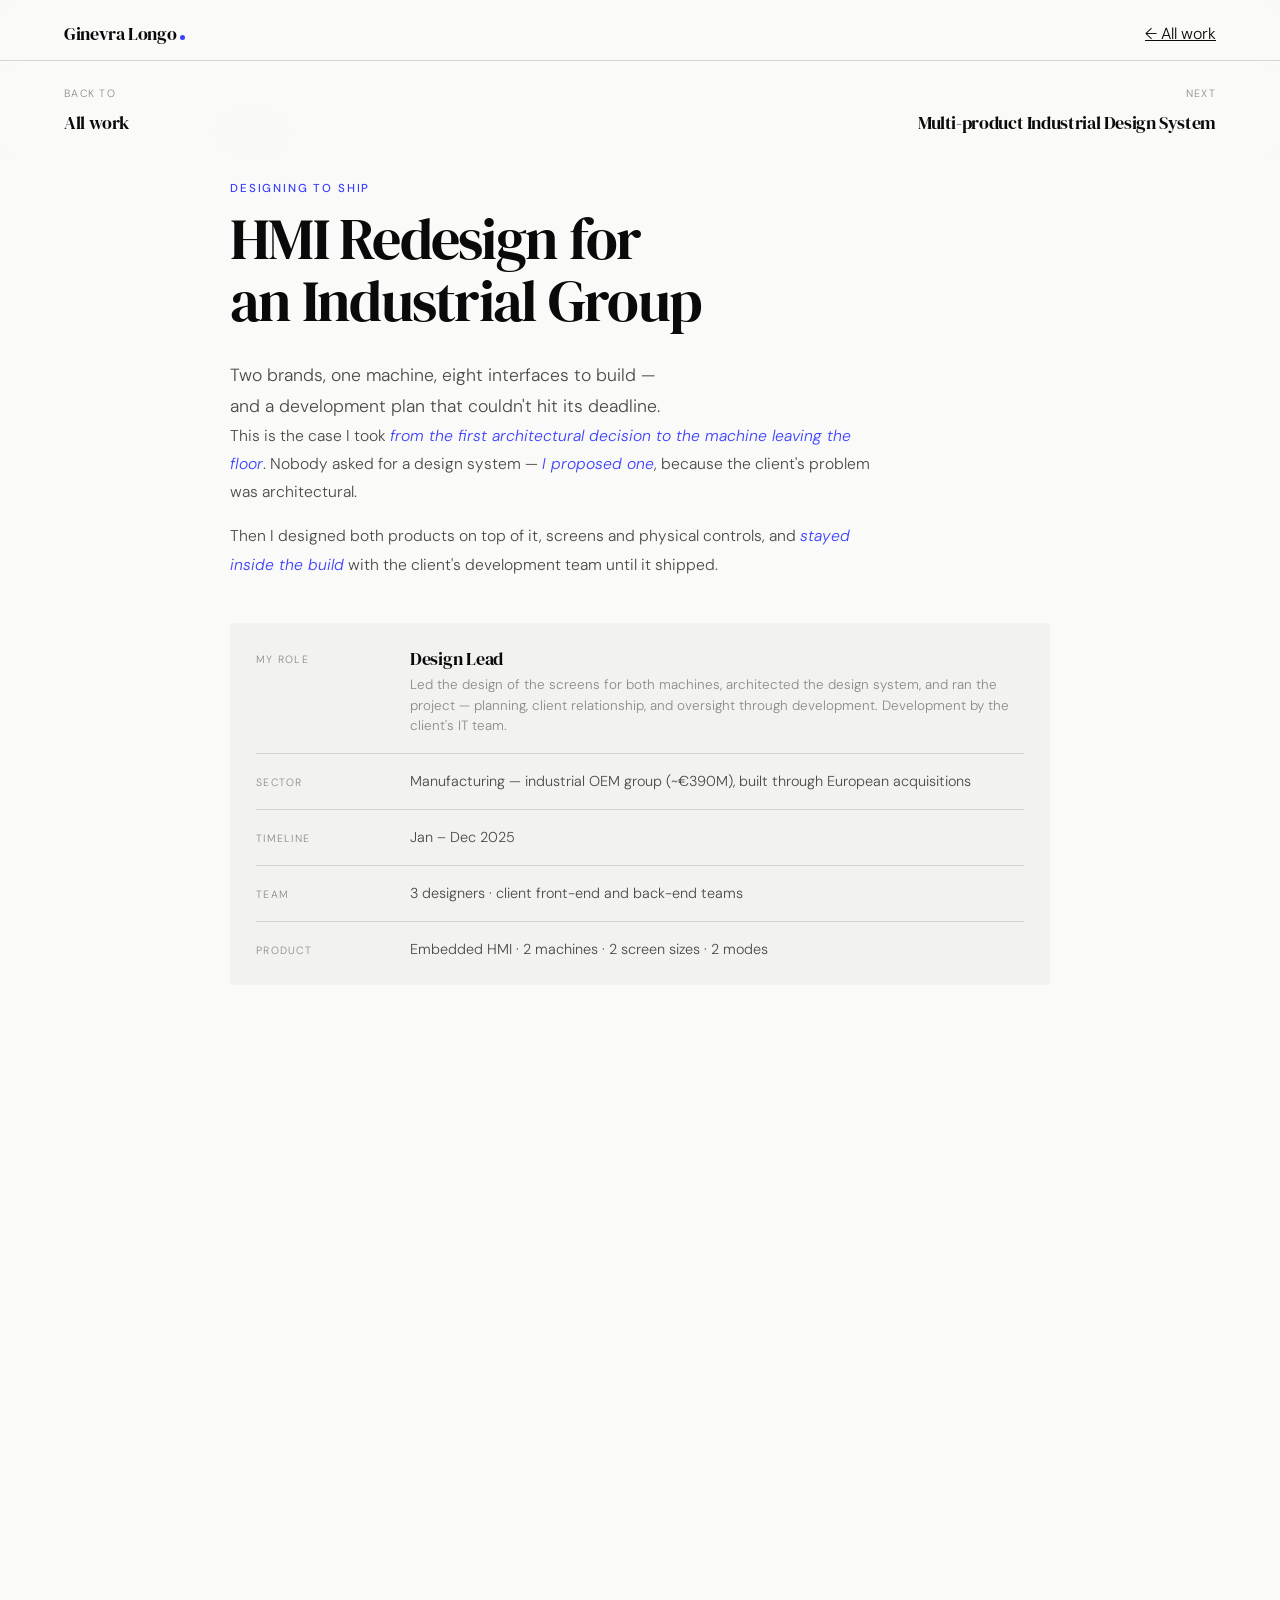
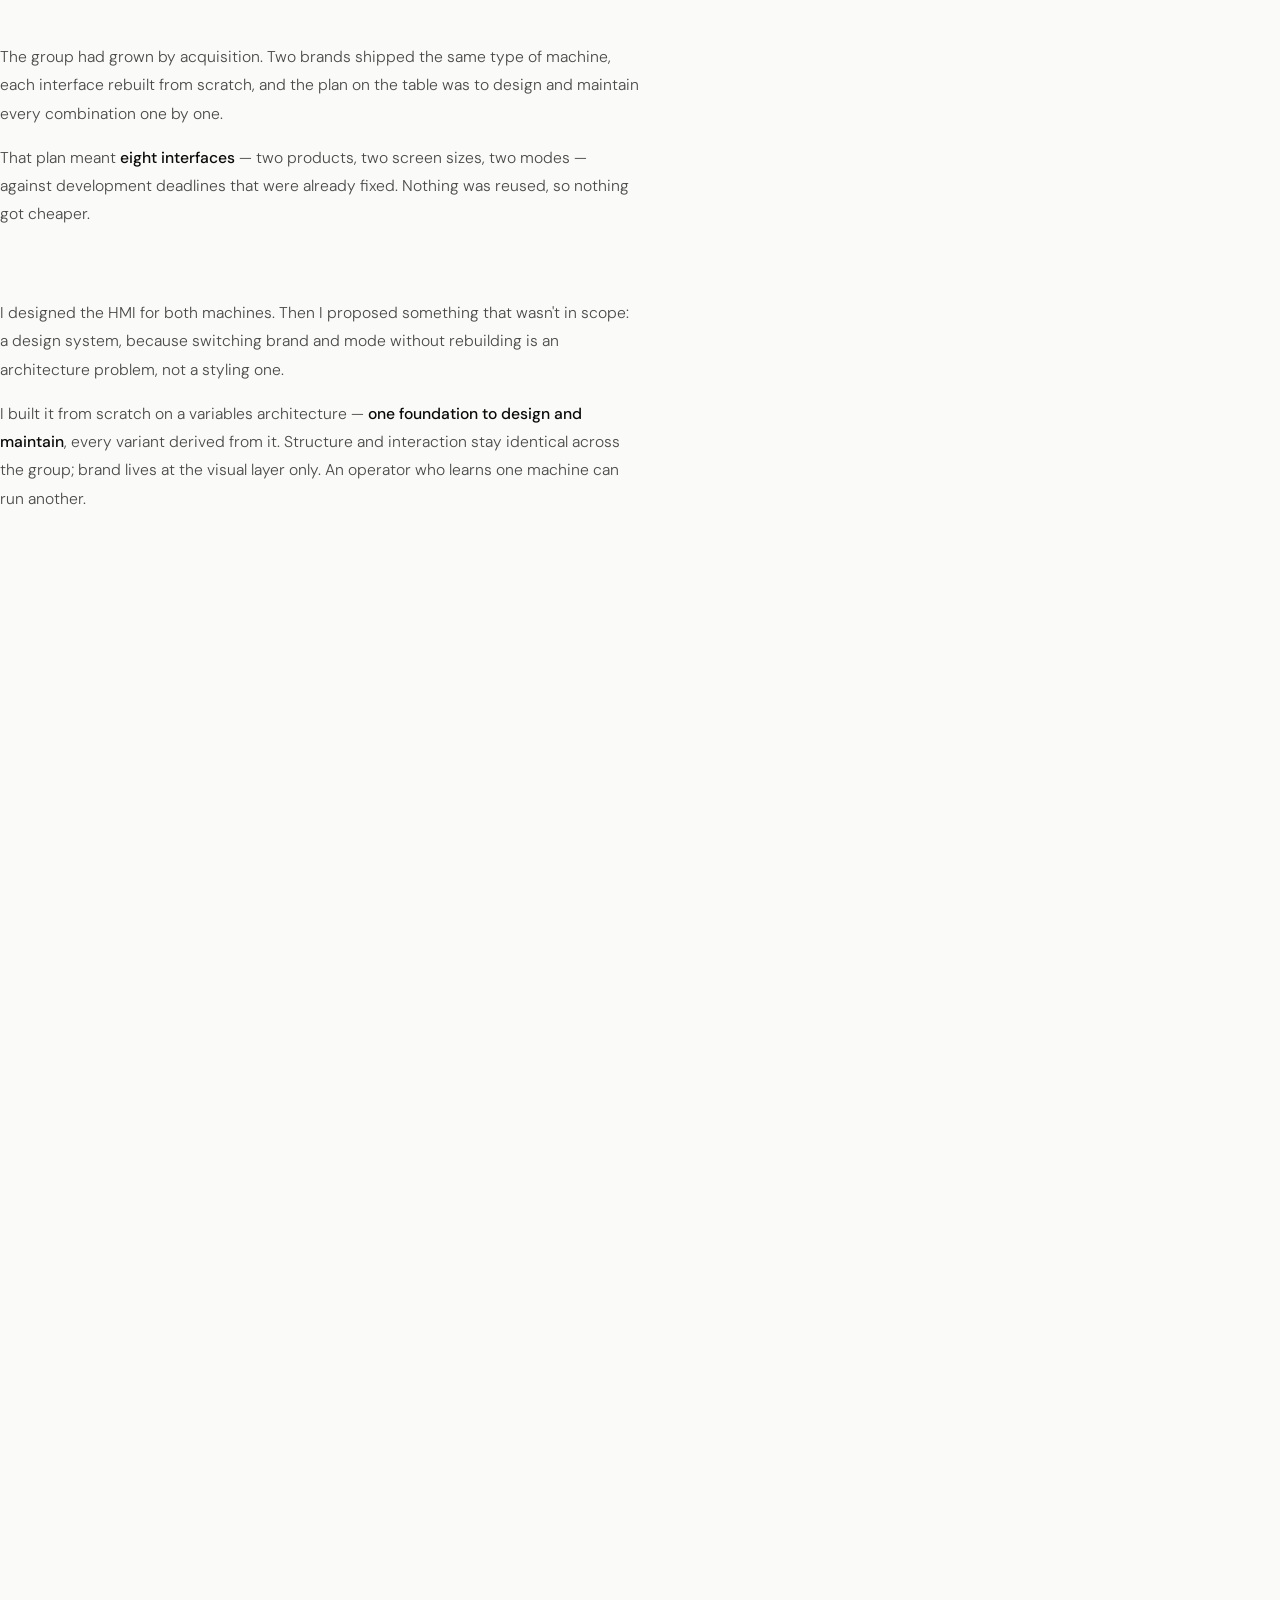
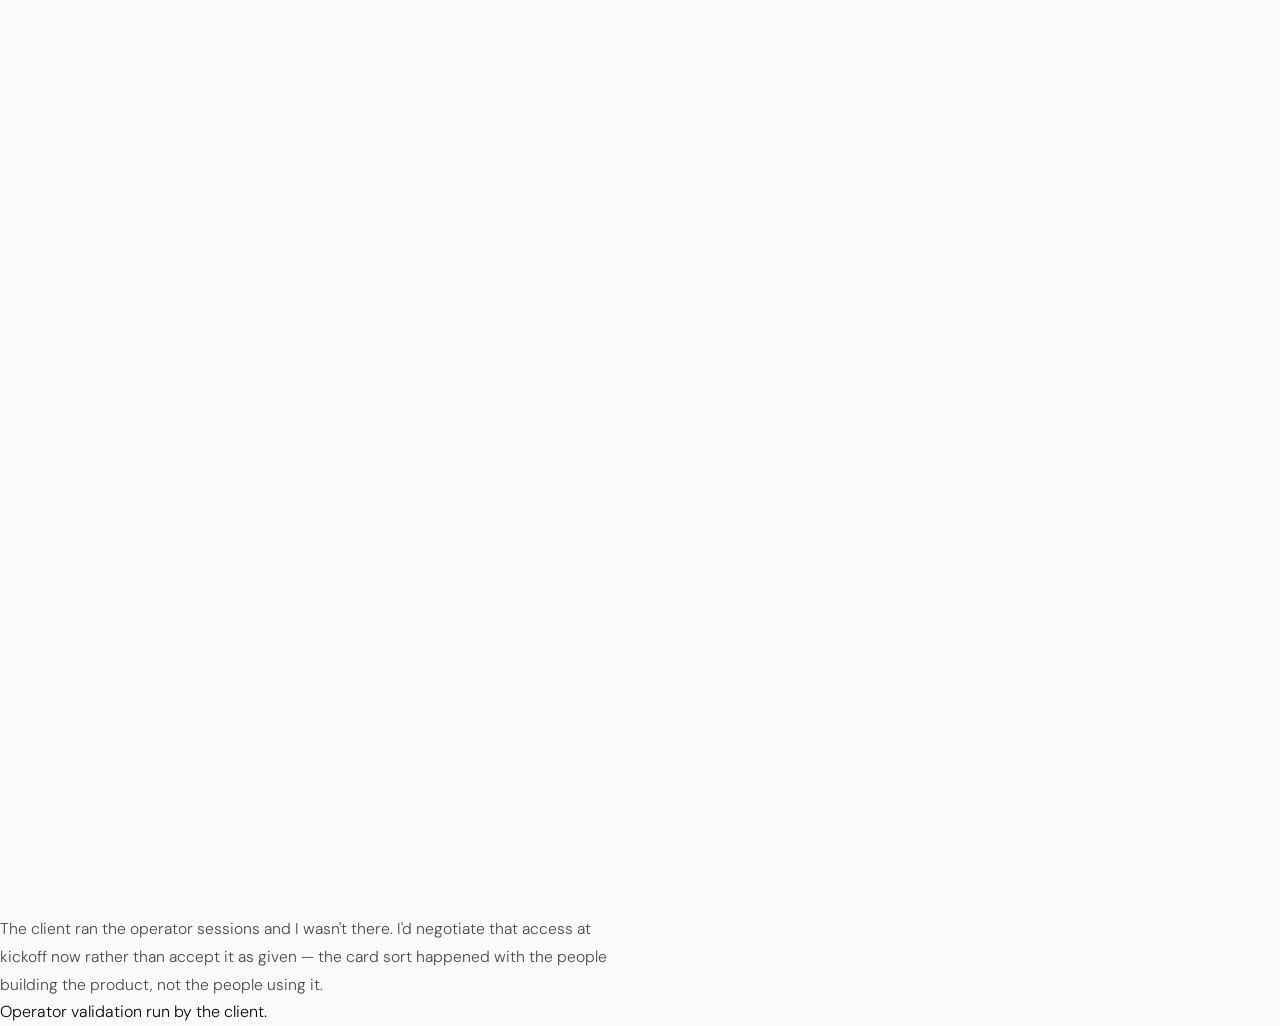
==== case-01.html @ 5183daaf "Interaction Designer repositioning: summary, title, Shape matrix Co-Authored-By: Claude Sonnet 5 <no" ====
<!DOCTYPE html>
<html lang="en">
<head>
<meta charset="UTF-8">
<script>document.documentElement.classList.add('js');</script>
<meta name="viewport" content="width=device-width, initial-scale=1.0">
<title>HMI Redesign for an Industrial Group — Ginevra Longo</title>
<link rel="icon" href="favicon.svg" type="image/svg+xml">
<link rel="preconnect" href="https://fonts.googleapis.com">
<link rel="preconnect" href="https://fonts.gstatic.com" crossorigin>
<link href="https://fonts.googleapis.com/css2?family=DM+Serif+Display:ital@0;1&family=DM+Sans:ital,opsz,wght@0,9..40,300;0,9..40,400;0,9..40,500;1,9..40,300;1,9..40,400&display=swap" rel="stylesheet">
<link rel="stylesheet" href="styles.css">
<link rel="stylesheet" href="case.css">
<script src="main.js" defer></script>
<style>
  /* Site-wide extraction: .container, .case-top(::after), .backlink,
     .case-title, .case-lede, .case-body, .spec/.spec-row/.spec-row--key,
     .label-inline, .phases/.phase/.phase-number, .decisions/.decision, and
     .reveal/.visible (+ its no-JS/reduced-motion fallbacks) all now live in
     the shared styles.css — removed from here, since duplicating them page
     by page was exactly the drift this consolidation was meant to end.
     Only genuinely case-01-only rules remain below. */

  /* ---- HERO: light/dark split ---- */
  .hero-split { margin: 3rem 0 0; }
  .hero-split__legend {
    display: flex; justify-content: space-between;
    font-size: 0.72rem;
    letter-spacing: 0.08em;
    text-transform: uppercase;
    color: var(--gray-500);
    margin-bottom: 10px;
  }
  .hero-split__stage { position: relative; }
  .hero-split__base { display: block; width: 100%; height: auto; }
  .hero-split__over {
    position: absolute; inset: 0;
    width: 100%; height: 100%;
    clip-path: inset(0 calc(100% - var(--split)) 0 0);
  }
  .hero-split__range {
    position: absolute; inset: 0;
    width: 100%; height: 100%;
    margin: 0; opacity: 0; cursor: ew-resize;
  }
  .hero-split__range:focus-visible { outline: 2px solid var(--accent); outline-offset: 2px; }
  .hero-split__seam {
    position: absolute; top: 0; bottom: 0; left: var(--split);
    width: 1px; background: var(--accent);
    pointer-events: none;
  }
  .hero-split__knob {
    position: absolute; top: 50%; left: 50%;
    transform: translate(-50%, -50%);
    width: 2.25rem; height: 2.25rem;
    border-radius: 50%;
    background: var(--accent);
    display: grid; place-items: center;
    transition: box-shadow 200ms ease-out;
  }
  .hero-split__knob::before {
    content: "\2194";
    color: var(--white);
    font-size: 0.875rem; line-height: 1;
  }
  .hero-split__stage:hover .hero-split__knob,
  .hero-split__range:focus-visible ~ .hero-split__seam .hero-split__knob {
    box-shadow: 0 0 0 7px var(--accent-12);
  }
  .hero-split figcaption { margin-top: 12px; font-size: 0.85rem; color: var(--gray-700); line-height: 1.6; }

  /* .sec-label/.sec-pretitle/.closing-note now live in case.css — shared
     with case-02, which needed the identical pattern. */

  /* ---- decision numeral: deliberately not .decision-mark — matches
     .section-head .num instead, per this brief. ---- */
  .decision-num { font-family: var(--serif); color: var(--accent); font-size: 1rem; line-height: 1; }

  .decision .media-frame { margin-top: 20px; }
  .decision .media-frame figcaption {
    font-size: 0.72rem; letter-spacing: 0.08em; text-transform: uppercase; color: var(--gray-700);
  }

  /* ---- diagrams ---- */
  .solution-diagram { margin-top: 48px; min-height: 0; }
  .grid-diagram { margin-top: 20px; min-height: 0; }
  .solution-diagram svg,
  .grid-diagram svg {
    display: block;
    width: 100%;
    height: auto;
    max-width: 820px;
  }
  .solution-diagram figcaption { margin-top: 16px; font-size: 0.85rem; color: var(--gray-300); }

  /* Two independent SVGs, not one combined viewBox — needed so each can
     rescale on its own at the mobile breakpoint (a single SVG can't reflow
     internally). Bottom-alignment and the correct relative scale are done
     in CSS (align-items:flex-end + proportional flex-basis/max-width)
     instead of shared absolute coordinates, so the two stay geometrically
     correct at any width. Geometry is now derived from each display's real
     native resolution: 17" is 1920×714 (ratio 2.689:1), 10" is 1280×800
     (ratio 1.6:1), both confirmed against real Single Cut screenshots, not
     assumed. Converted to physical size via w=D·a/√(a²+b²),
     h=D·b/√(a²+b²) for diagonal D and pixel aspect a:b, then both panels
     scaled by one shared factor k (≈29.49 units/inch) so display 1's width
     lands at 470 units: 470×175 (17") and 250×156 (10"). Because the two
     displays have genuinely different aspect ratios, not a shared ratio
     scaled by the diagonal, the panels are a different shape, not a
     smaller copy of the same one: display 2 comes out visibly squarer,
     with a height within ~11% of display 1's despite being the smaller
     diagonal. Each panel embeds the real screenshot via SVG
     <image>, with its actual column grid drawn on top as accent-coloured
     lines at 20% opacity. */
  .grid-diagram__row { display: flex; align-items: flex-end; gap: 24px; }
  .grid-diagram__panel--d1 { flex: 470 1 0; }
  .grid-diagram__panel--d2 { flex: 250 1 0; max-width: 53.2%; }
  .grid-diagram figcaption { margin-top: 16px; font-size: 0.85rem; color: var(--gray-700); }

  @media (max-width: 640px) {
    .grid-diagram__row { flex-direction: column; align-items: flex-start; gap: 32px; }
    .grid-diagram__panel--d1, .grid-diagram__panel--d2 { flex: none; width: 100%; }
    .grid-diagram__panel--d2 { max-width: 53.2%; }
  }

  /* .dgm-label/.dgm-sub/.dgm-count now live in case.css — shared with
     case-03's diagram. */

  @media (max-width: 768px) {
    .solution-diagram .dgm-label { display: none; }
  }
</style>
</head>
<body>

<div class="prog"></div>
<nav class="nav" id="nav">
  <a class="name" href="index.html">Ginevra Longo<span class="name-dot" aria-hidden="true"></span></a>
  <a class="back" href="index.html#work">← All work</a>
</nav>

<!-- HEADER -->
<div class="case-top">
  <div class="container">
    <a class="backlink" href="index.html">← Back</a>

    <p class="work-kicker">Designing to ship</p>
    <h1 class="case-title">HMI Redesign for an Industrial&nbsp;Group</h1>
    <p class="case-lede">Two brands, one machine, eight interfaces to build — and a development plan that couldn't hit its&nbsp;deadline.</p>

    <div class="case-body case-why">
      <p>This is the case I took <em class="key">from the first architectural decision to the machine leaving the floor</em>. Nobody asked for a design system — <em class="key">I proposed one</em>, because the client's problem was architectural.</p>
      <p>Then I designed both products on top of it, screens and physical controls, and <em class="key">stayed inside the build</em> with the client's development team until it shipped.</p>
    </div>

    <dl class="spec">
      <div class="spec-row spec-row--key">
        <dt>My role</dt>
        <dd>Design Lead
          <small>Led the design of the screens for both machines, architected the design system, and ran the project — planning, client relationship, and oversight through development. Development by the client's IT team.</small>
        </dd>
      </div>
      <div class="spec-row">
        <dt>Sector</dt>
        <dd>Manufacturing — industrial OEM group (~€390M), built through European acquisitions</dd>
      </div>
      <div class="spec-row">
        <dt>Timeline</dt>
        <dd>Jan – Dec 2025</dd>
      </div>
      <div class="spec-row">
        <dt>Team</dt>
        <dd>3 designers · client front-end and back-end teams</dd>
      </div>
      <div class="spec-row">
        <dt>Product</dt>
        <dd>Embedded HMI · 2 machines · 2 screen sizes · 2 modes</dd>
      </div>
    </dl>
  </div>
</div>

<!-- HERO: light/dark split -->
<section>
  <div class="wide">
    <figure class="hero-split reveal" style="--split: 50%;">
      <div class="hero-split__legend" aria-hidden="true">
        <span>LIGHT MODE</span>
        <span>DARK MODE</span>
      </div>
      <div class="hero-split__stage">
        <img class="hero-split__base" src="assets/cases/01/case01-hero-dark.jpg" width="1920" height="715" decoding="async" alt="Execution screen in dark mode." />
        <img class="hero-split__over" src="assets/cases/01/case01-hero-light.jpg" width="1920" height="715" decoding="async" alt="The same execution screen in light mode." />
        <input class="hero-split__range" type="range" min="0" max="100" value="50" step="1"
               aria-label="Reveal light or dark mode" />
        <span class="hero-split__seam" aria-hidden="true"><span class="hero-split__knob"></span></span>
      </div>
      <figcaption>Automatic cut screen, redrawn and anonymised under NDA. Light and dark mode for one of the two brands.</figcaption>
    </figure>
  </div>
</section>

<!-- GALLERY: withdrawn per spec — see portfolio-case-spec.md -->

<!-- 01 THE PROBLEM -->
<section id="c1-problem">
  <div class="text">
    <div class="sec-heading reveal">
      <h2 class="sec-label">01 — The problem</h2>
      <h3 class="sec-pretitle">Every product started from zero</h3>
    </div>
    <div class="case-body">
      <p>The group had grown by acquisition. Two brands shipped the same type of machine, each interface rebuilt from scratch, and the plan on the table was to design and maintain every combination one by one.</p>
      <p>That plan meant <strong>eight interfaces</strong> — two products, two screen sizes, two modes — against development deadlines that were already fixed. Nothing was reused, so nothing got cheaper.</p>
    </div>
  </div>
</section>

<!-- 02 THE SOLUTION (inverted; the page's only diagram) -->
<section class="inverted" id="c1-solution">
  <div class="text">
    <div class="sec-heading reveal">
      <h2 class="sec-label">02 — The solution</h2>
      <h3 class="sec-pretitle">The system nobody asked for</h3>
    </div>
    <div class="case-body">
      <p>I designed the HMI for both machines. Then I proposed something that wasn't in scope: a design system, because switching brand and mode without rebuilding is an architecture problem, not a styling one.</p>
      <p>I built it from scratch on a variables architecture — <strong>one foundation to design and maintain</strong>, every variant derived from it. Structure and interaction stay identical across the group; brand lives at the visual layer only. An operator who learns one machine can run another.</p>
    </div>
  </div>
  <div class="text">
    <figure class="solution-diagram reveal">
      <svg viewBox="0 0 820 300" width="820" height="300" role="img" aria-labelledby="dgm-title dgm-desc" fill="none" stroke="currentColor">
        <title id="dgm-title">One foundation, eight configurations</title>
        <desc id="dgm-desc">A single foundation of variables resolves into eight interface configurations: two brands, each in light and dark mode, each on two screen sizes. An empty fourth slot indicates further brands enter by swapping the foundation.</desc>

        <!-- foundation -->
        <rect x="8" y="118" width="150" height="64" stroke-width="1.25"/>
        <text x="83" y="146" text-anchor="middle" class="dgm-label">FOUNDATION</text>
        <text x="83" y="163" text-anchor="middle" class="dgm-sub">variables</text>

        <!-- spine -->
        <path d="M158 150 H 214" stroke-width="1"/>
        <path d="M214 40 V 260" stroke-width="1"/>

        <!-- four branch rails: brand x mode -->
        <g stroke-width="1">
          <path d="M214 40 H 262"/><path d="M214 113 H 262"/>
          <path d="M214 187 H 262"/><path d="M214 260 H 262"/>
        </g>

        <!-- configuration pairs: each rail splits into two device sizes -->
        <g stroke-width="1">
          <path d="M262 40 V 22 H 300"/><path d="M262 40 V 58 H 300"/>
          <path d="M262 113 V 95 H 300"/><path d="M262 113 V 131 H 300"/>
          <path d="M262 187 V 169 H 300"/><path d="M262 187 V 205 H 300"/>
          <path d="M262 260 V 242 H 300"/><path d="M262 260 V 278 H 300"/>
        </g>

        <!-- eight configuration marks + labels -->
        <g stroke-width="1.25">
          <rect x="300" y="12" width="34" height="20"/><rect x="300" y="48" width="24" height="20"/>
          <rect x="300" y="85" width="34" height="20"/><rect x="300" y="121" width="24" height="20"/>
          <rect x="300" y="159" width="34" height="20"/><rect x="300" y="195" width="24" height="20"/>
          <rect x="300" y="232" width="34" height="20"/><rect x="300" y="268" width="24" height="20"/>
        </g>
        <g class="dgm-label">
          <text x="346" y="27">BRAND A · LIGHT · LARGE</text><text x="346" y="63">BRAND A · LIGHT · SMALL</text>
          <text x="346" y="100">BRAND A · DARK · LARGE</text><text x="346" y="136">BRAND A · DARK · SMALL</text>
          <text x="346" y="174">BRAND B · LIGHT · LARGE</text><text x="346" y="210">BRAND B · LIGHT · SMALL</text>
          <text x="346" y="247">BRAND B · DARK · LARGE</text><text x="346" y="283">BRAND B · DARK · SMALL</text>
        </g>

        <!-- swap slot -->
        <rect x="8" y="212" width="150" height="40" stroke-width="1" stroke-dasharray="3 3"/>
        <text x="83" y="237" text-anchor="middle" class="dgm-sub">+ NEXT BRAND</text>
        <path d="M83 212 V 182" stroke-width="1" stroke-dasharray="3 3"/>

        <!-- dimension bracket over the eight -->
        <path d="M660 12 H 676 M660 288 H 676 M676 12 V 288" stroke-width="1"/>
        <text x="690" y="154" class="dgm-count">8</text>
        <text x="712" y="154" class="dgm-sub">configurations</text>
      </svg>
      <figcaption>One foundation to design and maintain, every configuration derived from it — and a new brand added at any point, without redesigning the products.</figcaption>
    </figure>
  </div>
</section>

<!-- 03 THE IMPACT -->
<section id="c1-impact">
  <div class="text">
    <div class="sec-heading reveal">
      <h2 class="sec-label">03 — The impact</h2>
      <h3 class="sec-pretitle">One foundation, eight configurations, deadlines met</h3>
    </div>

    <ol class="phases reveal">
      <li class="phase">
        <span class="phase-number">01</span>
        <h4>Eight configurations from one foundation</h4>
        <p>Designed and maintained as one system instead of eight products — and scalable at any point: a new brand joining the group enters by swapping the foundation, with no product redesign.</p>
      </li>
      <li class="phase">
        <span class="phase-number">02</span>
        <h4>Deadlines met at a fraction of the projected build cost</h4>
        <p>On a problem that had looked ungovernable.</p>
      </li>
      <li class="phase">
        <span class="phase-number">03</span>
        <h4>The client adopted the same tokens in their own codebase</h4>
        <p>Putting design and development on one logic — and bought follow-on projects, some strategically significant, from a solution that was never in the original scope.</p>
      </li>
    </ol>
  </div>
</section>

<!-- 04 INSIDE THE PRODUCT — DESIGN DECISIONS -->
<section id="c1-decisions">
  <div class="text">
    <div class="sec-heading reveal">
      <h2 class="sec-label">04 — Inside the product · design decisions</h2>
      <h3 class="sec-pretitle">Three decisions, and what each one cost</h3>
    </div>

    <ol class="decisions">
      <li class="decision reveal">
        <span class="decision-num">01</span>
        <div class="case-body">
          <h3>The interface isn't the screen</h3>
          <p>Part of this machine is operated by hand, on physical controls. I designed that boundary — which functions stay physical, what their limits are, and how the screen feeds back what the operator's hands are doing.</p>
          <p><em>Designing hardware and software as one product is slower than designing the screen alone.</em></p>
        </div>
      </li>

      <li class="decision reveal">
        <span class="decision-num">02</span>
        <div class="case-body">
          <h3>Designed for gloves and bad light</h3>
          <p>Operators set the machine up mid-production: gloves on, noise, changing light, inside safety procedures where a wrong parameter ruins the part, not just a screen state. The client asked for the 48px standard minimum — I pushed touch targets to <strong>56px</strong>, and made screens carry only what the current task needs with secondary parameters one level away.</p>
          <p><em>It cost rows of density in a project that wanted maximum data on screen, and the client later validated the larger target with their own operators and kept it.</em></p>
          <figure class="media-frame reveal">
            <img class="media" src="assets/cases/01/case01-designedforglovesandbadlight.png" width="1920" height="714" loading="lazy" decoding="async" alt="A Single Cut configuration screen with large, touch-sized profile and cut-shape buttons, showing only the cut angles and profile dimensions relevant to the current piece.">
            <figcaption>Large targets, task-relevant info only.</figcaption>
          </figure>
        </div>
      </li>

      <li class="decision reveal">
        <span class="decision-num">03</span>
        <div class="case-body">
          <h3>Built so engineering could scale it without me</h3>
          <p>Two resolutions could have meant handing over two sets of screens; instead I set up a grid the development team could adapt on their own. The parameter list, dense and inconsistent across both machines, was rebuilt in one session with the front-end and back-end teams, so the structure was buildable the moment we agreed on it — and I stayed through the build, refining whatever was costing the team effort.</p>
          <p><em>More of my time went into someone else's build cost than into more screens, which is the reason the deadlines became reachable.</em></p>

          <figure class="grid-diagram reveal">
            <div class="grid-diagram__row">
              <svg class="grid-diagram__panel grid-diagram__panel--d1" viewBox="0 0 470 205" width="470" height="205" role="img" aria-labelledby="grd1-title grd1-desc">
                <title id="grd1-title">Display 1 grid, 17 inch, 12 columns</title>
                <desc id="grd1-desc">The larger, 17-inch display's real Single Cut screen, at its true proportions, with its twelve-column grid overlaid in translucent accent blue.</desc>
                <image href="assets/cases/01/case01-grid-display1-17in.png" x="0" y="0" width="470" height="175"/>
                <g stroke="var(--accent)" stroke-width="1.25" opacity="0.2">
                  <line x1="39.17" y1="0" x2="39.17" y2="175"/><line x1="78.33" y1="0" x2="78.33" y2="175"/>
                  <line x1="117.5" y1="0" x2="117.5" y2="175"/><line x1="156.67" y1="0" x2="156.67" y2="175"/>
                  <line x1="195.83" y1="0" x2="195.83" y2="175"/><line x1="235" y1="0" x2="235" y2="175"/>
                  <line x1="274.17" y1="0" x2="274.17" y2="175"/><line x1="313.33" y1="0" x2="313.33" y2="175"/>
                  <line x1="352.5" y1="0" x2="352.5" y2="175"/><line x1="391.67" y1="0" x2="391.67" y2="175"/>
                  <line x1="430.83" y1="0" x2="430.83" y2="175"/>
                </g>
                <text x="0" y="197" class="dgm-label" fill="currentColor">DISPLAY 1 · 17″ · 12 COLUMNS</text>
              </svg>
              <svg class="grid-diagram__panel grid-diagram__panel--d2" viewBox="0 0 250 186" width="250" height="186" role="img" aria-labelledby="grd2-title grd2-desc">
                <title id="grd2-title">Display 2 grid, 10 inch, 8 columns</title>
                <desc id="grd2-desc">The smaller, 10-inch display's real Single Cut screen. Its native resolution gives it a visibly squarer shape than display 1, not just a smaller copy of it, with its eight-column grid overlaid in translucent accent blue.</desc>
                <image href="assets/cases/01/case01-grid-display2-10in.png" x="0" y="0" width="250" height="156"/>
                <g stroke="var(--accent)" stroke-width="1.25" opacity="0.2">
                  <line x1="31.25" y1="0" x2="31.25" y2="156"/><line x1="62.5" y1="0" x2="62.5" y2="156"/>
                  <line x1="93.75" y1="0" x2="93.75" y2="156"/><line x1="125" y1="0" x2="125" y2="156"/>
                  <line x1="156.25" y1="0" x2="156.25" y2="156"/><line x1="187.5" y1="0" x2="187.5" y2="156"/>
                  <line x1="218.75" y1="0" x2="218.75" y2="156"/>
                </g>
                <text x="0" y="178" class="dgm-label" fill="currentColor">DISPLAY 2 · 10″ · 8 COLUMNS</text>
              </svg>
            </div>
            <figcaption>Same grid logic, two column counts, shown on the real screens at their true relative size and shape. The development team adapted it themselves.</figcaption>
          </figure>
        </div>
      </li>
    </ol>
  </div>
</section>

<!-- 05 WHAT I'D DO DIFFERENTLY -->
<section id="c1-reflect">
  <div class="text">
    <div class="sec-heading reveal">
      <h2 class="sec-label">05 — What I'd do differently</h2>
      <h3 class="sec-pretitle">The validation happened without me</h3>
    </div>
    <div class="case-body">
      <p>The client ran the operator sessions and I wasn't there. I'd negotiate that access at kickoff now rather than accept it as given — the card sort happened with the people building the product, not the people using it.</p>
    </div>
    <p class="closing-note">Operator validation run by the client.</p>
  </div>
</section>

<!-- PAGER -->
<section>
  <div class="text">
    <nav class="pager">
      <a href="index.html#work">
        <span>Back to</span>
        <em>All&nbsp;work</em>
      </a>
      <a class="right" href="case-02.html">
        <span>Next</span>
        <em>Multi-product Industrial Design&nbsp;System</em>
      </a>
    </nav>
  </div>
</section>

<script src="case.js"></script>
<script>
  Case.init();

  document.querySelectorAll('.hero-split').forEach(function (fig) {
    var range = fig.querySelector('.hero-split__range');
    var set = function () { fig.style.setProperty('--split', range.value + '%'); };
    range.addEventListener('input', set);
    set();
  });

  /* Reveal-on-scroll now lives in the shared main.js (loaded deferred, so it
     runs after this inline script regardless of source order — that's fine,
     it only needs the DOM to be parsed, which it is by the time it fires). */
</script>
</body>
</html>
---- styles.css ----
:root {
    --black: #0a0a0a;
    --white: #fafaf8;
    --gray-100: #f2f2f0;
    --gray-300: #d4d4d0;
    --gray-500: #8a8a86;
    --gray-700: #4a4a48;
    --accent: #3B3FFF;
    --accent-light: #EEEFFF;
    --serif: 'DM Serif Display', Georgia, serif;
    --sans: 'DM Sans', -apple-system, sans-serif;
    --max-width: 820px;
    --side-padding: clamp(24px, 5vw, 64px);
  }

  * { margin: 0; padding: 0; box-sizing: border-box; }
  html { scroll-behavior: smooth; font-size: 16px; }

  body {
    font-family: var(--sans);
    background: var(--white);
    color: var(--black);
    line-height: 1.65;
    font-weight: 300;
    -webkit-font-smoothing: antialiased;
    overflow-x: hidden;
  }

  ::selection { background: var(--black); color: var(--white); }
  a { color: inherit; }
  :focus-visible { outline: 2px solid var(--accent); outline-offset: 3px; }

  /* ---- NAV ---- */
  nav {
    position: fixed;
    top: 0; left: 0; right: 0;
    z-index: 100;
    padding: 20px var(--side-padding);
    display: flex;
    justify-content: space-between;
    align-items: center;
    background: rgba(250, 250, 248, 0.85);
    backdrop-filter: blur(12px);
    -webkit-backdrop-filter: blur(12px);
    border-bottom: 1px solid transparent;
    transition: border-color 0.3s ease;
  }

  nav.scrolled { border-bottom-color: var(--gray-300); }

  nav .name {
    font-family: var(--serif);
    font-size: 1.1rem;
    letter-spacing: -0.02em;
    text-decoration: none;
    color: var(--black);
    transition: color 0.22s ease;
  }
  nav .name:hover { color: var(--accent); }

  nav .name-dot {
    display: inline-block;
    width: 5px;
    height: 5px;
    margin: 0 3px 0 4px;
    border-radius: 50%;
    background: var(--accent);
    vertical-align: baseline;
    transition: transform 0.28s cubic-bezier(0.16, 1, 0.3, 1);
  }
  nav .name:hover .name-dot { transform: scale(1.8); }

  .hero-dot { color: var(--accent); }

  nav .nav-links { display: flex; gap: 32px; list-style: none; }

  nav .nav-links a {
    text-decoration: none;
    color: var(--gray-500);
    font-size: 0.85rem;
    font-weight: 400;
    letter-spacing: 0.02em;
    transition: color 0.2s;
  }

  nav .nav-links a:hover,
  nav .nav-links a.is-current { color: var(--black); }

  /* ---- LAYOUT ---- */
  .container { max-width: var(--max-width); margin: 0 auto; }

  .view { display: none; }
  .view.is-on { display: block; }

  .section-block { padding: 100px var(--side-padding); scroll-margin-top: 72px; }

  .section-head { margin-bottom: 56px; }

  .section-head .num {
    display: block;
    font-family: var(--serif);
    font-size: 1rem;
    color: var(--accent);
    line-height: 1;
    margin-bottom: 12px;
  }

  .section-head h2 {
    font-family: var(--serif);
    font-size: clamp(1.9rem, 4.2vw, 2.8rem);
    line-height: 1.1;
    letter-spacing: -0.03em;
    font-weight: 400;
    color: var(--black);
  }

  .section-block + .section-block { border-top: 1px solid var(--gray-300); }

  .label-inline {
    font-size: 0.72rem;
    font-weight: 500;
    letter-spacing: 0.16em;
    text-transform: uppercase;
    color: var(--accent);
    margin-bottom: 22px;
  }

  /* ---- PROFILE ---- */
  .profile-grid {
    margin-top: 44px;
  }

  .profile-row {
    display: grid;
    grid-template-columns: 210px 1fr;
    gap: 22px;
    padding: 16px 0;
    border-bottom: 1px solid var(--gray-300);
  }

  .profile-row:last-child { border-bottom: none; }

  .profile-row dt {
    font-size: 0.8rem;
    letter-spacing: 0;
    text-transform: none;
    color: var(--gray-500);
    padding-top: 2px;
  }

  .profile-row dd { margin: 0; font-size: 0.9rem; color: var(--gray-700); line-height: 1.6; }

  /* .case-tags already exists (display:flex;flex-wrap:wrap;gap:8px) but
     also carries margin-top:26px for its own hero-adjacent context, which
     misaligns a tag row sitting inside a profile-row grid cell — so this is
     genuinely a different rule, not a duplicate, despite the near-identical
     declaration. Companion rule follows the file's existing sibling-margin
     convention (see .hero-intro + .hero-intro) instead of an inline style. */
  .tag-row { display: flex; flex-wrap: wrap; gap: 8px; }
  .tag-row + p { margin-top: 10px; }

  .profile-aim { margin-top: 40px; }

  /* ---- SHAPE (skills matrix) ---- */
  .shape { margin-top: 48px; }

  .shape-layout {
    display: flex;
    gap: 40px;
    align-items: flex-start;
  }

  .shape-matrix { flex: 1; min-width: 0; overflow-x: auto; }

  .shape-grid {
    display: grid;
    grid-template-columns: 92px repeat(4, 44px) 12px repeat(5, 44px);
    grid-template-rows: auto 44px 44px 44px;
    gap: 4px;
    width: max-content;
  }

  .shape-track-label { grid-column: 1; }
  .shape-track-1 { grid-column: 2; }
  .shape-track-2 { grid-column: 3; }
  .shape-track-3 { grid-column: 4; }
  .shape-track-4 { grid-column: 5; }
  .shape-track-5 { grid-column: 7; }
  .shape-track-6 { grid-column: 8; }
  .shape-track-7 { grid-column: 9; }
  .shape-track-8 { grid-column: 10; }
  .shape-track-9 { grid-column: 11; }

  .shape-row-labels { grid-row: 1; }
  .shape-row-1 { grid-row: 2; }
  .shape-row-2 { grid-row: 3; }
  .shape-row-3 { grid-row: 4; }

  .shape-col-label {
    font-size: 0.6rem;
    line-height: 1.2;
    color: var(--gray-500);
    text-align: center;
    align-self: end;
    padding-bottom: 6px;
  }

  .shape-row-label {
    font-size: 0.68rem;
    color: var(--gray-500);
    display: flex;
    align-items: center;
    white-space: nowrap;
  }

  .shape-cell { border-radius: 3px; width: 44px; height: 44px; padding: 0; }

  button.shape-cell {
    border: 1px solid transparent;
    background: var(--accent-light);
    cursor: pointer;
    font: inherit;
    transition: border-color 0.15s ease;
  }

  button.shape-cell:hover { border-color: var(--accent); }
  button.shape-cell.shape-cell--level3 { background: var(--accent); }
  button.shape-cell.is-selected { outline: 2px solid var(--accent); outline-offset: 1px; }

  div.shape-cell.shape-cell--empty {
    background: none;
    border: 1px dashed var(--gray-300);
  }

  .shape-groups {
    display: grid;
    grid-template-columns: 92px repeat(4, 44px) 12px repeat(5, 44px);
    gap: 4px;
    width: max-content;
    margin-top: 10px;
    padding-top: 10px;
    border-top: 1px solid var(--gray-300);
  }

  .shape-group-label {
    grid-column: 2 / 6;
    font-size: 0.66rem;
    letter-spacing: 0.08em;
    text-transform: uppercase;
    color: var(--gray-500);
  }

  .shape-group-label--work { grid-column: 7 / 12; }

  .shape-panel { width: 240px; flex: none; border-left: 1px solid var(--gray-300); padding-left: 20px; }

  .shape-panel-content { transition: opacity 0.15s ease; }

  .shape-panel-level {
    font-family: var(--serif);
    font-size: 1.4rem;
    letter-spacing: -0.015em;
    color: var(--black);
    margin-bottom: 6px;
  }

  .shape-panel-name { font-size: 0.8rem; color: var(--gray-500); margin-bottom: 16px; }

  .shape-panel-tag-wrap { display: block; }

  .shape-panel-tag {
    display: inline-block;
    font-size: 0.7rem;
    color: var(--accent);
    border: 1px solid var(--accent);
    border-radius: 3px;
    padding: 3px 10px;
    text-decoration: none;
    margin-bottom: 14px;
  }

  .shape-panel-tag--static { cursor: default; opacity: 0.85; }

  .shape-panel-proof { font-size: 0.88rem; color: var(--gray-700); line-height: 1.55; }

  @media (max-width: 600px) {
    .shape-layout { flex-direction: column; align-items: stretch; }
    .shape-panel {
      width: 100%;
      border-left: none;
      padding-left: 0;
      border-top: 1px solid var(--gray-300);
      padding-top: 20px;
      margin-top: 28px;
    }
  }

  /* ---- VALUES ---- */
  .profile-values { margin-top: 44px; }

  .values {
    display: grid;
    grid-template-columns: repeat(3, 1fr);
    gap: 14px;
    list-style: none;
    margin-top: 8px;
  }

  .value {
    padding: 26px 20px 24px;
    background: var(--accent-light);
    border: 1px solid rgba(59, 63, 255, 0.10);
    border-radius: 4px;
    display: flex;
    flex-direction: column;
    transition: transform 0.2s ease, box-shadow 0.2s ease;
  }

  .value:hover {
    transform: translateY(-5px);
    box-shadow: 0 12px 24px rgba(59, 63, 255, 0.08);
  }

  .value h4 {
    font-family: var(--serif);
    font-size: 1.15rem;
    font-weight: 400;
    letter-spacing: -0.015em;
    line-height: 1.25;
    margin-bottom: 12px;
  }

  .value p {
    font-size: 0.82rem;
    color: var(--gray-700);
    line-height: 1.6;
    margin-bottom: 20px;
  }

  .value-payoff {
    margin-top: auto;
    padding-top: 14px;
    border-top: 1px solid rgba(59, 63, 255, 0.18);
  }

  .value-payoff-label {
    display: block;
    font-size: 0.66rem;
    font-weight: 500;
    letter-spacing: 0.16em;
    text-transform: uppercase;
    color: var(--gray-700); /* --gray-500 measured ~3.0:1 on --accent-light, fails 4.5:1 — moved per check 10's own contingency */
    margin-bottom: 5px;
  }

  .value-payoff em { font-style: italic; color: var(--accent); font-size: 0.9rem; }

  /* Staggered entry — the movement in this section. */
  .value:nth-child(2) { transition-delay: 0.12s; }
  .value:nth-child(3) { transition-delay: 0.24s; }

  @media (max-width: 768px) { .values { grid-template-columns: 1fr 1fr; gap: 12px; } }
  @media (max-width: 480px) { .values { grid-template-columns: 1fr; } }

  /* ---- HERO ---- */
  .hero {
    position: relative;
    min-height: 100vh;
    display: flex;
    flex-direction: column;
    border-bottom: 1px solid var(--gray-300);
  }

  .hero-inner {
    flex: 1;
    display: flex;
    align-items: center;
    padding: 120px var(--side-padding) 56px;
  }

  .hero-label {
    font-size: 0.78rem;
    font-weight: 400;
    letter-spacing: 0.15em;
    text-transform: uppercase;
    color: var(--gray-500);
    margin-bottom: 32px;
    opacity: 0;
    animation: fadeUp 0.8s ease 0.2s forwards;
  }

  .hero h1 {
    font-family: var(--serif);
    font-size: clamp(2.7rem, 6.4vw, 5rem);
    line-height: 1.05;
    letter-spacing: -0.03em;
    font-weight: 400;
    margin-bottom: 36px;
    opacity: 0;
    animation: fadeUp 0.8s ease 0.4s forwards;
  }

  .hero h1 em { font-style: italic; color: var(--accent); }

  .hero-intro {
    font-size: 1.1rem;
    line-height: 1.75;
    color: var(--gray-700);
    max-width: 580px;
    opacity: 0;
    animation: fadeUp 0.8s ease 0.6s forwards;
  }

  .hero-intro em { font-style: italic; color: var(--accent); }
  /* .hero-intro em above already resolves to italic accent, so em.key is
     redundant there but kept for consistency; .prose-body em is italic
     only, so em.key is what carries the colour there. */
  em.key { font-style: italic; color: var(--accent); }

  .hero-intro + .hero-intro { margin-top: 18px; }

  .hero-aside {
    font-size: 0.88rem;
    color: var(--gray-500);
    font-style: italic;
    line-height: 1.6;
    max-width: 460px;
    margin-top: 22px;
    padding-left: 14px;
    border-left: 2px solid var(--accent);
    opacity: 0;
    animation: fadeUp 0.8s ease 0.72s forwards;
  }

  /* subtle hero background accent */
  .hero::after {
    content: '';
    position: absolute;
    right: -6vw;
    top: 8vh;
    width: 38vw;
    height: 38vw;
    background: radial-gradient(circle at 30% 30%, rgba(59,63,255,0.08), transparent 40%);
    pointer-events: none;
    filter: blur(18px);
    transform: translateZ(0);
  }

  .hero-meta-row { padding: 0 var(--side-padding); }

  .hero-meta {
    border-top: 1px solid var(--gray-300);
    padding: 40px 0;
    display: grid;
    grid-template-columns: repeat(4, 1fr);
    gap: clamp(24px, 4vw, 56px);
    opacity: 0;
    animation: fadeUp 0.8s ease 1s forwards;
  }

  .meta-item {
    font-size: 0.72rem;
    letter-spacing: 0.08em;
    text-transform: uppercase;
    color: var(--gray-700);
  }

  .meta-item span {
    display: block;
    font-size: 0.88rem;
    color: var(--black);
    text-transform: none;
    letter-spacing: 0;
    font-weight: 400;
    margin-top: 6px;
  }

  /* ---- PHASES (how I work) ---- */
  .phases {
    position: relative;
    display: grid;
    grid-template-columns: repeat(3, 1fr);
    gap: 14px;
    list-style: none;
    margin-top: 8px;
  }

  .phase {
    padding: 26px 20px 28px;
    background: var(--gray-100);
    border-radius: 4px;
    position: relative;
    border: 1px solid rgba(10, 10, 10, 0.04);
    transition: transform 0.2s ease, box-shadow 0.2s ease;
  }

  .phase:hover {
    transform: translateY(-5px);
    box-shadow: 0 12px 24px rgba(10, 10, 10, 0.06);
  }

  .phase-number {
    display: inline-flex;
    align-items: center;
    justify-content: center;
    width: 42px;
    height: 42px;
    border-radius: 50%;
    background: var(--white);
    border: 1px solid rgba(59,63,255,0.15);
    font-family: var(--serif);
    font-size: 1.1rem;
    color: var(--accent);
    line-height: 1;
    margin-bottom: 18px;
    position: relative;
    z-index: 1;
  }

  .phase h4 { font-weight: 500; font-size: 0.9rem; margin-bottom: 8px; }
  .phase p { font-size: 0.82rem; color: var(--gray-700); line-height: 1.6; }

  .phases-note {
    margin-top: 26px;
    font-size: 0.86rem;
    color: var(--gray-500);
    font-style: italic;
    max-width: 560px;
  }

  .section-lead {
    font-size: 1.05rem;
    line-height: 1.7;
    color: var(--gray-700);
    max-width: 620px;
    margin-bottom: 40px;
  }

  /* ---- WORK INDEX ---- */
  .work-item {
    padding: 48px 0;
    border-top: 1px solid var(--gray-300);
    display: block;
    text-decoration: none;
  }

  .work-item:last-of-type { border-bottom: 1px solid var(--gray-300); }

  .work-kicker {
    font-size: 0.72rem;
    font-weight: 500;
    letter-spacing: 0.16em;
    text-transform: uppercase;
    color: var(--accent);
    margin-bottom: 10px;
  }

  .work-header {
    display: flex;
    justify-content: space-between;
    align-items: baseline;
    gap: 10px;
    flex-wrap: wrap;
    margin-bottom: 10px;
  }

  .work-title {
    font-family: var(--serif);
    font-size: clamp(1.6rem, 3.2vw, 2.1rem);
    letter-spacing: -0.025em;
    line-height: 1.12;
    transition: color 0.2s;
  }

  .work-item:hover .work-title { color: var(--accent); }

  .work-date { font-size: 0.85rem; color: var(--gray-500); white-space: nowrap; }

  .work-role-row {
    display: flex;
    align-items: center;
    gap: 12px;
    flex-wrap: wrap;
    margin-bottom: 18px;
  }

  .work-role { font-size: 0.88rem; color: var(--gray-700); }

  .work-tag {
    font-size: 0.66rem;
    letter-spacing: 0.08em;
    text-transform: uppercase;
    color: var(--gray-500);
    background: var(--gray-100);
    padding: 3px 10px;
    border-radius: 3px;
  }

  .work-desc {
    font-size: 0.94rem;
    color: var(--gray-700);
    line-height: 1.72;
    max-width: 600px;
  }

  .work-go {
    display: inline-block;
    margin-top: 20px;
    font-size: 0.82rem;
    color: var(--accent);
    letter-spacing: 0.02em;
    border-bottom: 1px solid transparent;
  }

  .work-item:hover .work-go { border-bottom-color: var(--accent); }

  /* ---- IMPACT CALLOUT ---- */
  .impact {
    margin-top: 28px;
    padding: 20px 24px;
    background: var(--accent-light);
    border-radius: 4px;
    border-left: 3px solid var(--accent);
    font-size: 0.88rem;
    line-height: 1.65;
    color: var(--gray-700);
    display: flex;
    flex-direction: column;
    gap: 8px;
  }

  .impact-label {
    font-size: 0.64rem;
    letter-spacing: 0.12em;
    text-transform: uppercase;
    color: var(--accent);
    opacity: 0.85;
  }

  .impact-row { display: flex; align-items: baseline; gap: 16px; }

  .impact .number {
    font-family: var(--serif);
    font-size: 2rem;
    letter-spacing: -0.03em;
    color: var(--accent);
    white-space: nowrap;
    line-height: 1;
  }

  /* ---- WHY / CLOSING PROSE ---- */
  .prose-lead {
    font-family: var(--serif);
    font-size: clamp(1.5rem, 3.4vw, 2.3rem);
    line-height: 1.3;
    letter-spacing: -0.02em;
    max-width: 640px;
    margin-bottom: 34px;
  }

  .prose-body {
    font-size: 1rem;
    line-height: 1.8;
    color: var(--gray-700);
    max-width: 620px;
  }

  .prose-body p { margin-bottom: 18px; }
  .prose-body p:last-child { margin-bottom: 0; }
  .prose-body strong { color: var(--black); font-weight: 500; }
  .prose-body em { font-style: italic; }

  /* ---- CONTACT ---- */
  .contact-lead {
    font-size: 0.9rem;
    color: var(--gray-500);
    margin-bottom: 20px;
    line-height: 1.6;
    max-width: 460px;
  }

  .contact-big {
    display: inline-block;
    font-family: var(--serif);
    font-size: clamp(1.6rem, 4vw, 2.8rem);
    letter-spacing: -0.02em;
    line-height: 1.1;
    color: var(--black);
    text-decoration: none;
    border-bottom: 2px solid var(--gray-300);
    transition: border-color 0.2s, color 0.2s;
    margin-bottom: 16px;
  }

  .contact-big:hover { border-bottom-color: var(--accent); color: var(--accent); }

  .contact-phone {
    display: block;
    font-size: 0.9rem;
    color: var(--gray-500);
    text-decoration: none;
    margin-top: 10px;
    transition: color 0.2s;
  }

  .contact-phone:hover { color: var(--black); }

  /* ---- CASE PAGES ---- */
  .case-top { padding: 120px var(--side-padding) 0; }

  .backlink {
    display: inline-block;
    font-size: 0.82rem;
    color: var(--gray-500);
    text-decoration: none;
    margin-bottom: 34px;
    transition: color 0.2s;
  }

  .backlink:hover { color: var(--accent); }

  .case-title {
    font-family: var(--serif);
    font-size: clamp(2.2rem, 5.4vw, 3.6rem);
    line-height: 1.08;
    letter-spacing: -0.03em;
    font-weight: 400;
    margin-bottom: 28px;
  }

  .case-title em { font-style: italic; color: var(--accent); }

  .case-lede {
    font-size: 1.1rem;
    line-height: 1.75;
    color: var(--gray-700);
    max-width: 600px;
  }

  .case-tags { display: flex; flex-wrap: wrap; gap: 8px; margin-top: 26px; }

  /* summary card */
  .spec {
    margin-top: 44px;
    background: var(--gray-100);
    border-radius: 4px;
    padding: 8px 26px;
  }

  .spec-row {
    display: grid;
    grid-template-columns: 132px 1fr;
    gap: 22px;
    padding: 16px 0;
    border-bottom: 1px solid var(--gray-300);
  }

  .spec-row:last-child { border-bottom: none; }

  .spec-row dt {
    font-size: 0.66rem;
    letter-spacing: 0.12em;
    text-transform: uppercase;
    color: var(--gray-500);
    padding-top: 4px;
  }

  .spec-row dd { margin: 0; font-size: 0.9rem; color: var(--gray-700); line-height: 1.6; }
  .spec-row dd b { color: var(--black); font-weight: 500; }
  .spec-row--key dd {
    font-family: var(--serif);
    font-size: 1.15rem;
    color: var(--black);
    letter-spacing: -0.015em;
    line-height: 1.3;
  }
  .spec-row--key dd small {
    display: block;
    font-family: var(--sans);
    font-size: 0.84rem;
    color: var(--gray-500);
    letter-spacing: 0;
    margin-top: 4px;
    line-height: 1.55;
  }

  /* case body */
  .case-section { margin-bottom: 64px; }
  .case-section:last-of-type { margin-bottom: 0; }

  .case-section h2 {
    font-family: var(--serif);
    font-size: clamp(1.4rem, 2.8vw, 1.9rem);
    letter-spacing: -0.02em;
    line-height: 1.2;
    font-weight: 400;
    margin-bottom: 20px;
  }

  .case-body { font-size: 0.98rem; line-height: 1.8; color: var(--gray-700); max-width: 640px; }
  .case-body p { margin-bottom: 16px; }
  .case-body p:last-child { margin-bottom: 0; }
  .case-body strong { color: var(--black); font-weight: 500; }
  .case-body em { font-style: italic; }

  .decisions { list-style: none; }

  .decision {
    padding: 26px 0;
    border-top: 1px solid var(--gray-300);
    display: grid;
    grid-template-columns: 28px 1fr;
    gap: 16px;
  }

  .decision:last-child { border-bottom: 1px solid var(--gray-300); }

  .decision-mark {
    font-size: 0.82rem;
    color: var(--accent);
    opacity: 0.7;
    padding-top: 0.35em;
  }

  .decision h3 {
    font-family: var(--serif);
    font-size: 1.2rem;
    font-weight: 400;
    letter-spacing: -0.015em;
    margin-bottom: 8px;
    line-height: 1.3;
  }

  .decision p { font-size: 0.92rem; color: var(--gray-700); line-height: 1.72; margin-bottom: 12px; max-width: 600px; }
  .decision p:last-child { margin-bottom: 0; }

  .reflect {
    background: var(--gray-100);
    border-radius: 4px;
    padding: 26px 28px;
  }

  .reflect h2 { margin-bottom: 14px; }
  .reflect .case-body { max-width: none; }

  .footnote {
    margin-top: 56px;
    padding-top: 18px;
    border-top: 1px solid var(--gray-300);
    font-size: 0.84rem;
    color: var(--gray-500);
    font-style: italic;
    line-height: 1.6;
  }


  .pager {
    display: flex;
    justify-content: space-between;
    gap: 20px;
    margin-top: 60px;
    padding-top: 24px;
    border-top: 1px solid var(--gray-300);
  }

  .pager a { text-decoration: none; max-width: 46%; }
  .pager a span {
    display: block;
    font-size: 0.66rem;
    letter-spacing: 0.12em;
    text-transform: uppercase;
    color: var(--gray-500);
    margin-bottom: 6px;
  }
  .pager a em {
    font-family: var(--serif);
    font-style: normal;
    font-size: 1.15rem;
    letter-spacing: -0.02em;
    transition: color 0.2s;
  }
  .pager a:hover em { color: var(--accent); }
  .pager .right { text-align: right; margin-left: auto; }

  /* ---- FOOTER ---- */
  footer { padding: 44px var(--side-padding); border-top: 1px solid var(--gray-300); }

  footer .container { display: block; }

  .footer-note {
    font-size: 0.78rem;
    line-height: 1.75;
    color: var(--gray-500);
    max-width: 620px;
    margin-bottom: 32px;
  }

  .footer-row {
    display: flex;
    justify-content: space-between;
    align-items: center;
    flex-wrap: wrap;
    gap: 20px;
  }

  footer .made-with { font-size: 0.78rem; color: var(--gray-500); }
  footer a { color: var(--gray-500); text-decoration: none; font-size: 0.78rem; }
  footer a:hover { color: var(--black); }

  /* ---- ANIMATIONS ---- */
  @keyframes fadeUp {
    from { opacity: 0; transform: translateY(20px); }
    to   { opacity: 1; transform: translateY(0); }
  }

  .reveal { opacity: 0; transform: translateY(16px); transition: opacity 0.65s ease, transform 0.65s ease; }
  .reveal.visible { opacity: 1; transform: translateY(0); }

  /* No-JS fallback: without this, .reveal content stays at opacity:0
     forever if JS never runs. The early inline `classList.add('js')` script
     in each page's <head> is what flips this. */
  html:not(.js) .reveal { opacity: 1 !important; transform: none !important; }

  /* Staggered entry for groups of .reveal siblings that arrive in sequence
     (e.g. case-03's record card fields). */
  .reveal.d1 { transition-delay: 0.1s; }
  .reveal.d2 { transition-delay: 0.2s; }
  .reveal.d3 { transition-delay: 0.3s; }
  .reveal.d4 { transition-delay: 0.4s; }
  .reveal.d5 { transition-delay: 0.5s; }

  /* ---- WIDOWS ---- */
  h1, h2, h3, h4,
  .case-title, .work-title, .case-lede, .section-lead,
  .value h4, .phase h4, .pager a em, .hero h1 {
    text-wrap: balance;
  }
  .hero-intro, .prose-body p, .case-body p, .work-desc,
  .phase p, .value p, .profile-row dd, .footer-note, figcaption {
    text-wrap: pretty;
  }

  @media (prefers-reduced-motion: reduce) {
    * { animation: none !important; transition: none !important; opacity: 1 !important; transform: none !important; }
    html { scroll-behavior: auto; }
  }

  /* ---- RESPONSIVE ---- */
  @media (max-width: 1024px) {
    .hero-meta { grid-template-columns: repeat(2, 1fr); }
  }

  @media (max-width: 768px) {
    .phases { grid-template-columns: 1fr 1fr; gap: 12px; }
    .section-block { padding: 72px var(--side-padding); }
    .hero-inner { padding-top: 108px; }
    .case-top { padding-top: 104px; }
    .spec-row { grid-template-columns: 1fr; gap: 6px; }
    .spec-row dt { padding-top: 0; }
    .profile-row { grid-template-columns: 1fr; gap: 6px; }
    .profile-row dt { padding-top: 0; }
    nav .nav-links { gap: 18px; }
    nav .nav-links a { font-size: 0.78rem; }
    .impact-row { flex-direction: column; gap: 8px; }
  }

  @media (max-width: 640px) {
    .hero-meta { grid-template-columns: 1fr; }
  }

  @media (max-width: 480px) {
    .phases { grid-template-columns: 1fr; }
    nav .nav-links { gap: 10px; }
    nav .nav-links a { font-size: 0.74rem; }
    .decision { grid-template-columns: 1fr; gap: 6px; }
    .decision-mark { display: none; }
  }
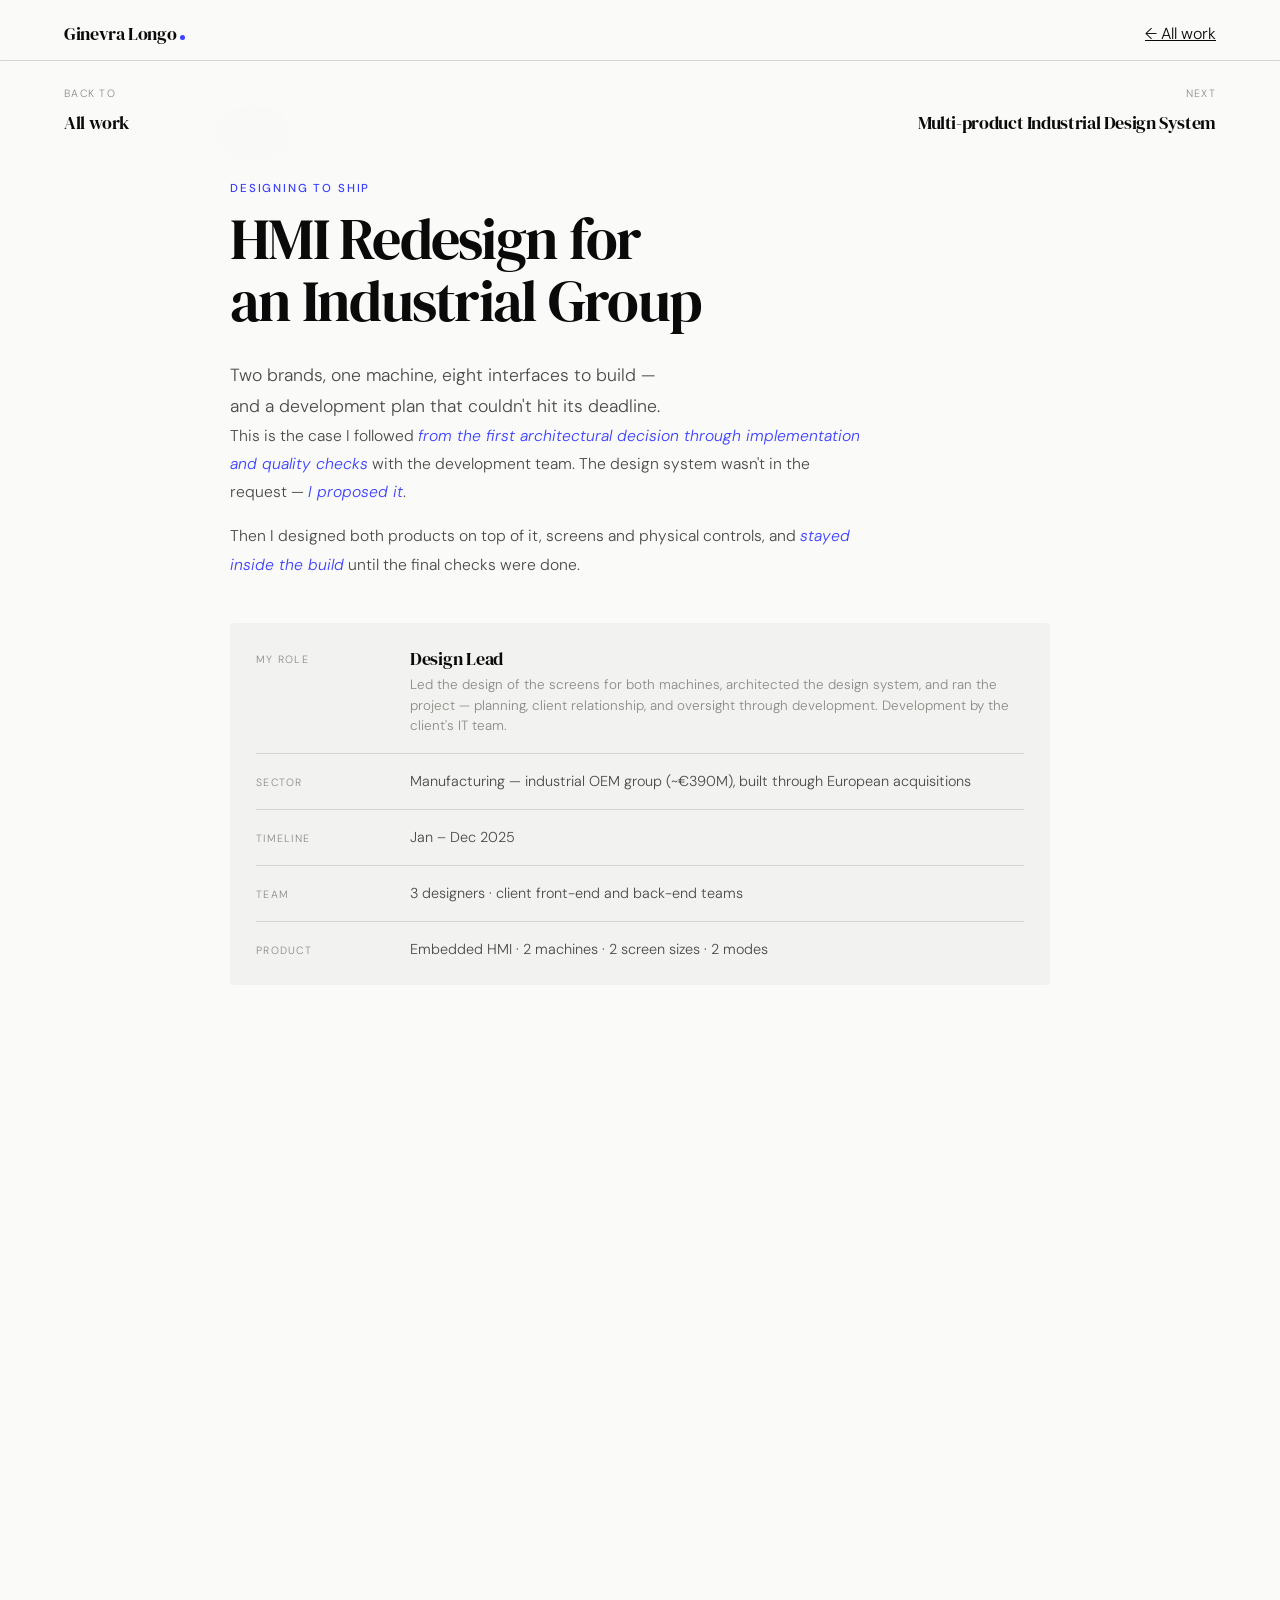
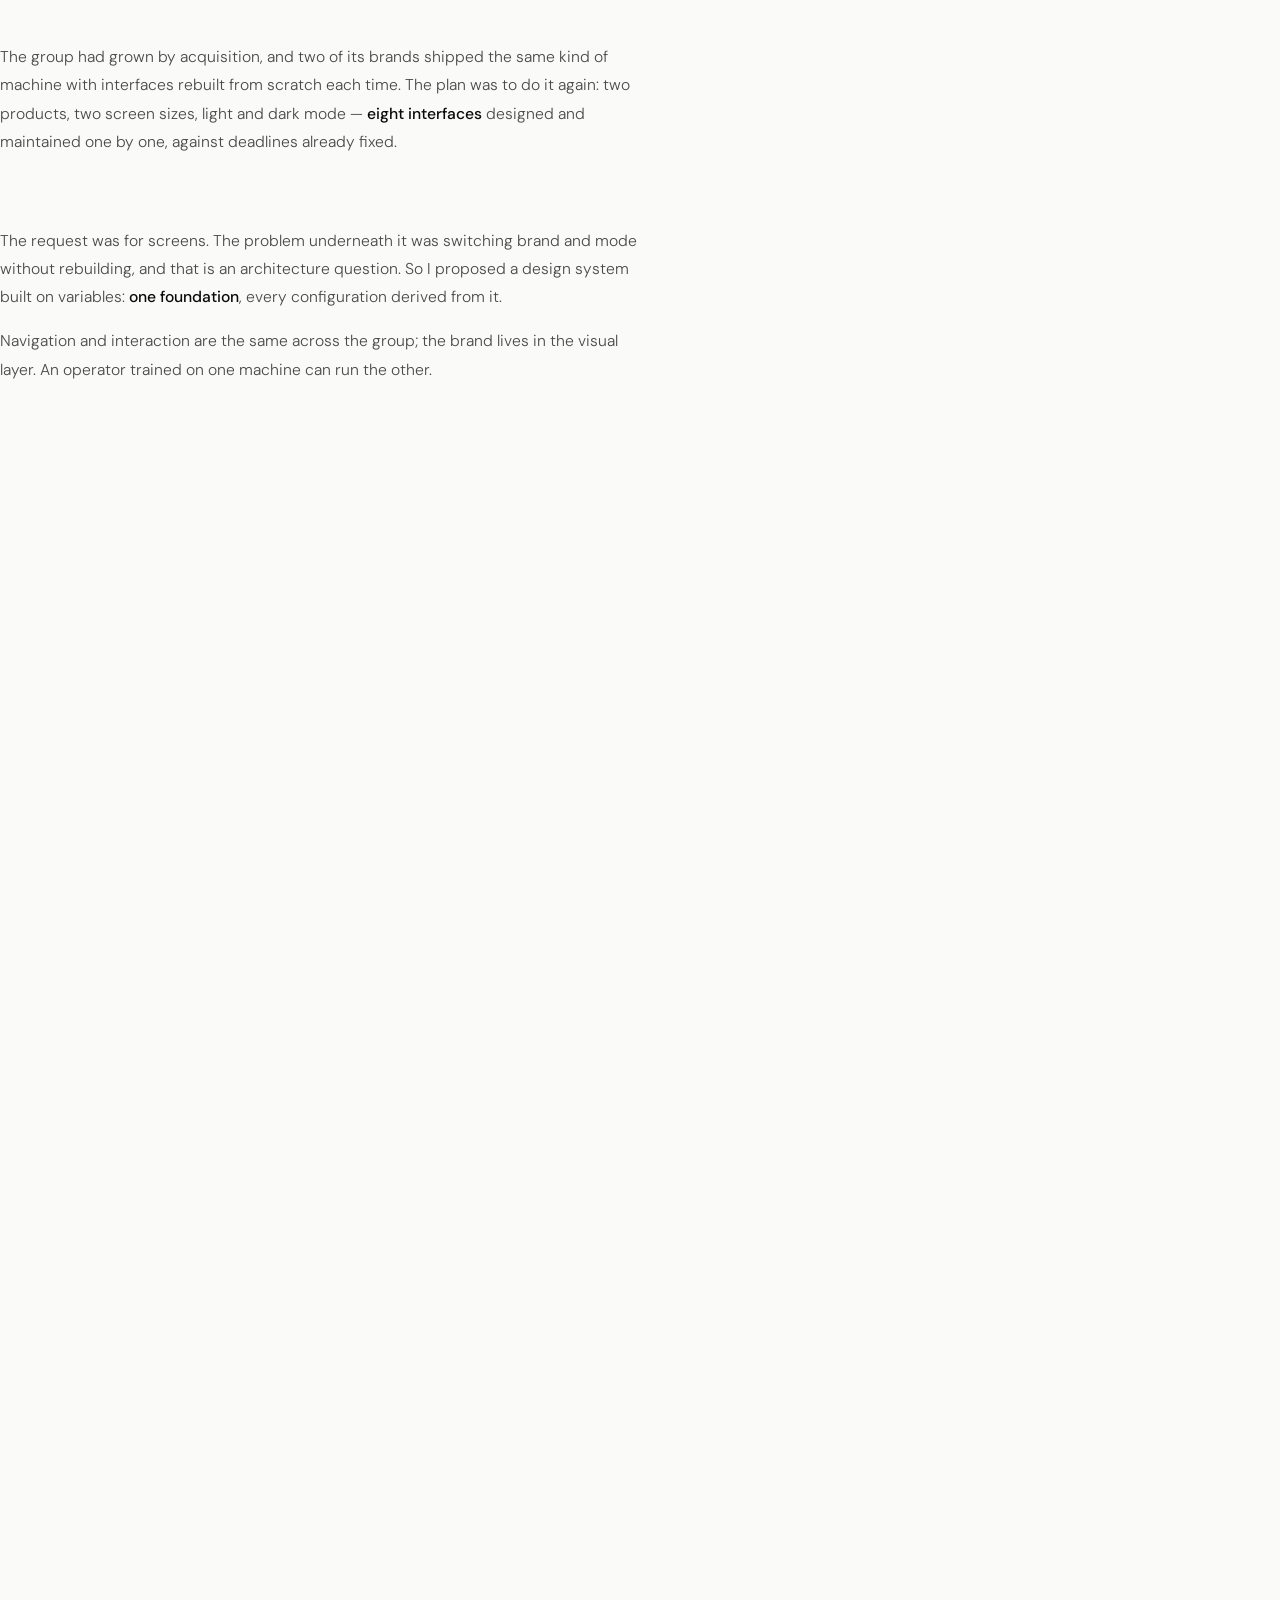
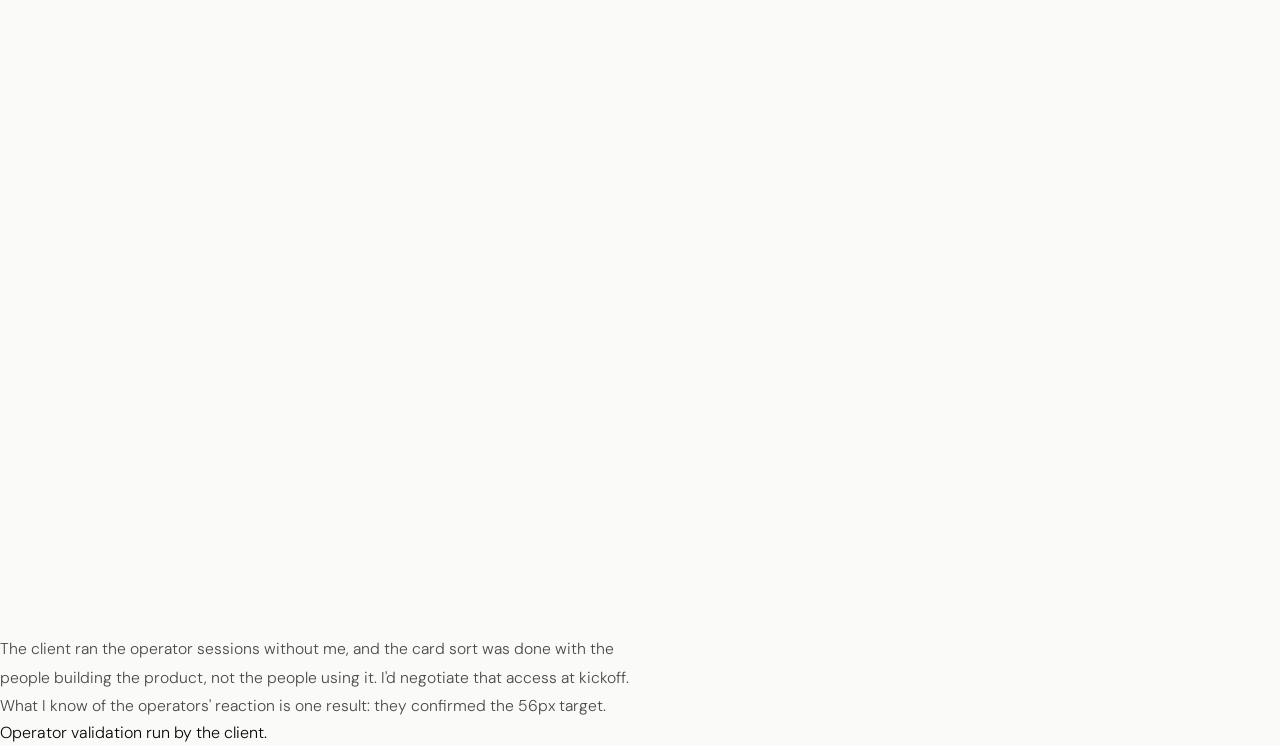
==== commit 2c6a3aae: "Case 01: copy pass per brief-case-01-copy.md Body copy replaced section by section (Header .case-bod" ====
--- a/case-01.html
+++ b/case-01.html
@@ -149,8 +149,8 @@
     <p class="case-lede">Two brands, one machine, eight interfaces to build — and a development plan that couldn't hit its&nbsp;deadline.</p>
 
     <div class="case-body case-why">
-      <p>This is the case I took <em class="key">from the first architectural decision to the machine leaving the floor</em>. Nobody asked for a design system — <em class="key">I proposed one</em>, because the client's problem was architectural.</p>
-      <p>Then I designed both products on top of it, screens and physical controls, and <em class="key">stayed inside the build</em> with the client's development team until it shipped.</p>
+      <p>This is the case I followed <em class="key">from the first architectural decision through implementation and quality checks</em> with the development team. The design system wasn't in the request — <em class="key">I proposed it</em>.</p>
+      <p>Then I designed both products on top of it, screens and physical controls, and <em class="key">stayed inside the build</em> until the final checks were done.</p>
     </div>
 
     <dl class="spec">
@@ -210,8 +210,7 @@
       <h3 class="sec-pretitle">Every product started from zero</h3>
     </div>
     <div class="case-body">
-      <p>The group had grown by acquisition. Two brands shipped the same type of machine, each interface rebuilt from scratch, and the plan on the table was to design and maintain every combination one by one.</p>
-      <p>That plan meant <strong>eight interfaces</strong> — two products, two screen sizes, two modes — against development deadlines that were already fixed. Nothing was reused, so nothing got cheaper.</p>
+      <p>The group had grown by acquisition, and two of its brands shipped the same kind of machine with interfaces rebuilt from scratch each time. The plan was to do it again: two products, two screen sizes, light and dark mode — <strong>eight interfaces</strong> designed and maintained one by one, against deadlines already fixed.</p>
     </div>
   </div>
 </section>
@@ -224,8 +223,8 @@
       <h3 class="sec-pretitle">The system nobody asked for</h3>
     </div>
     <div class="case-body">
-      <p>I designed the HMI for both machines. Then I proposed something that wasn't in scope: a design system, because switching brand and mode without rebuilding is an architecture problem, not a styling one.</p>
-      <p>I built it from scratch on a variables architecture — <strong>one foundation to design and maintain</strong>, every variant derived from it. Structure and interaction stay identical across the group; brand lives at the visual layer only. An operator who learns one machine can run another.</p>
+      <p>The request was for screens. The problem underneath it was switching brand and mode without rebuilding, and that is an architecture question. So I proposed a design system built on variables: <strong>one foundation</strong>, every configuration derived from it.</p>
+      <p>Navigation and interaction are the same across the group; the brand lives in the visual layer. An operator trained on one machine can run the other.</p>
     </div>
   </div>
   <div class="text">
@@ -297,18 +296,18 @@
     <ol class="phases reveal">
       <li class="phase">
         <span class="phase-number">01</span>
-        <h4>Eight configurations from one foundation</h4>
-        <p>Designed and maintained as one system instead of eight products — and scalable at any point: a new brand joining the group enters by swapping the foundation, with no product redesign.</p>
+        <h4>8 configurations from 1 foundation</h4>
+        <p>2 products × 2 screen sizes × 2 modes, designed and maintained as one system. A new brand enters by swapping the foundation.</p>
       </li>
       <li class="phase">
         <span class="phase-number">02</span>
-        <h4>Deadlines met at a fraction of the projected build cost</h4>
-        <p>On a problem that had looked ungovernable.</p>
+        <h4>Deadlines met on a 12-month build</h4>
+        <p>At a fraction of the projected build cost, on a plan that had started as eight separate products.</p>
       </li>
       <li class="phase">
         <span class="phase-number">03</span>
-        <h4>The client adopted the same tokens in their own codebase</h4>
-        <p>Putting design and development on one logic — and bought follow-on projects, some strategically significant, from a solution that was never in the original scope.</p>
+        <h4>Tokens adopted in the client's codebase</h4>
+        <p>The development team built on the same variable architecture, so a change of brand or mode is made once — in design and in code — instead of twice.</p>
       </li>
     </ol>
   </div>
@@ -326,18 +325,18 @@
       <li class="decision reveal">
         <span class="decision-num">01</span>
         <div class="case-body">
-          <h3>The interface isn't the screen</h3>
-          <p>Part of this machine is operated by hand, on physical controls. I designed that boundary — which functions stay physical, what their limits are, and how the screen feeds back what the operator's hands are doing.</p>
-          <p><em>Designing hardware and software as one product is slower than designing the screen alone.</em></p>
+          <h3>Physical controls and screen designed as one product</h3>
+          <p>Part of the machine is operated by hand. I decided which functions stay physical, what their limits are, and how the screen shows what the operator's hands are doing.</p>
+          <p><em>Slower than designing the screen alone.</em></p>
         </div>
       </li>
 
       <li class="decision reveal">
         <span class="decision-num">02</span>
         <div class="case-body">
-          <h3>Designed for gloves and bad light</h3>
-          <p>Operators set the machine up mid-production: gloves on, noise, changing light, inside safety procedures where a wrong parameter ruins the part, not just a screen state. The client asked for the 48px standard minimum — I pushed touch targets to <strong>56px</strong>, and made screens carry only what the current task needs with secondary parameters one level away.</p>
-          <p><em>It cost rows of density in a project that wanted maximum data on screen, and the client later validated the larger target with their own operators and kept it.</em></p>
+          <h3>Touch targets at 56px, and less on screen</h3>
+          <p>Operators set the machine up with gloves on, in noise and changing light, where a wrong parameter ruins a part. The client asked for the standard 48px minimum; I set targets at <strong>56px</strong> and limited each screen to what the current task needs, with secondary parameters one tab away.</p>
+          <p><em>Fewer rows of data on a project that wanted as much data as possible. The client tested the larger target with its operators and kept it.</em></p>
           <figure class="media-frame reveal">
             <img class="media" src="assets/cases/01/case01-designedforglovesandbadlight.png" width="1920" height="714" loading="lazy" decoding="async" alt="A Single Cut configuration screen with large, touch-sized profile and cut-shape buttons, showing only the cut angles and profile dimensions relevant to the current piece.">
             <figcaption>Large targets, task-relevant info only.</figcaption>
@@ -348,9 +347,9 @@
       <li class="decision reveal">
         <span class="decision-num">03</span>
         <div class="case-body">
-          <h3>Built so engineering could scale it without me</h3>
-          <p>Two resolutions could have meant handing over two sets of screens; instead I set up a grid the development team could adapt on their own. The parameter list, dense and inconsistent across both machines, was rebuilt in one session with the front-end and back-end teams, so the structure was buildable the moment we agreed on it — and I stayed through the build, refining whatever was costing the team effort.</p>
-          <p><em>More of my time went into someone else's build cost than into more screens, which is the reason the deadlines became reachable.</em></p>
+          <h3>A grid the development team could scale alone</h3>
+          <p>Two resolutions could have meant two sets of screens. I set up a grid engineering could adapt themselves, rebuilt the parameter list with the front-end and back-end teams in one session, and stayed through the build.</p>
+          <p><em>More of my time went into their build cost than into new screens. That's why the deadlines became reachable.</em></p>
 
           <figure class="grid-diagram reveal">
             <div class="grid-diagram__row">
@@ -397,7 +396,7 @@
       <h3 class="sec-pretitle">The validation happened without me</h3>
     </div>
     <div class="case-body">
-      <p>The client ran the operator sessions and I wasn't there. I'd negotiate that access at kickoff now rather than accept it as given — the card sort happened with the people building the product, not the people using it.</p>
+      <p>The client ran the operator sessions without me, and the card sort was done with the people building the product, not the people using it. I'd negotiate that access at kickoff. What I know of the operators' reaction is one result: they confirmed the 56px target.</p>
     </div>
     <p class="closing-note">Operator validation run by the client.</p>
   </div>
--- a/styles.css
+++ b/styles.css
@@ -159,140 +159,236 @@
   .tag-row { display: flex; flex-wrap: wrap; gap: 8px; }
   .tag-row + p { margin-top: 10px; }
 
+  /* Profile-scoped contrast fix: the shared .work-tag (gray-500 on
+     gray-100, ~3.1:1) fails 4.5:1. Scoped to #profile so the Work
+     section's case-card tags, which use the same class, are untouched. */
+  #profile .work-tag {
+    color: var(--gray-700);
+    background: none;
+    border: 1px solid var(--gray-300);
+  }
+
   .profile-aim { margin-top: 40px; }
 
-  /* ---- SHAPE (skills matrix) ---- */
-  .shape { margin-top: 48px; }
-
-  .shape-layout {
+  /* ---- SKILLS SHAPE ---- */
+  .skills-shape { margin-top: 48px; }
+  .skills-shape-body { margin-top: 8px; }
+
+  .skills-grid-wrap { position: relative; }
+
+  .skills-labels,
+  .skills-numbers,
+  .skills-bar,
+  .skills-cubes {
+    display: grid;
+    grid-template-columns: 72px repeat(10, 1fr);
+    column-gap: 6px;
+  }
+
+  .skills-labels { height: 170px; }
+
+  .skills-label-cell {
     display: flex;
-    gap: 40px;
-    align-items: flex-start;
-  }
-
-  .shape-matrix { flex: 1; min-width: 0; overflow-x: auto; }
-
-  .shape-grid {
-    display: grid;
-    grid-template-columns: 92px repeat(4, 44px) 12px repeat(5, 44px);
-    grid-template-rows: auto 44px 44px 44px;
-    gap: 4px;
-    width: max-content;
-  }
-
-  .shape-track-label { grid-column: 1; }
-  .shape-track-1 { grid-column: 2; }
-  .shape-track-2 { grid-column: 3; }
-  .shape-track-3 { grid-column: 4; }
-  .shape-track-4 { grid-column: 5; }
-  .shape-track-5 { grid-column: 7; }
-  .shape-track-6 { grid-column: 8; }
-  .shape-track-7 { grid-column: 9; }
-  .shape-track-8 { grid-column: 10; }
-  .shape-track-9 { grid-column: 11; }
-
-  .shape-row-labels { grid-row: 1; }
-  .shape-row-1 { grid-row: 2; }
-  .shape-row-2 { grid-row: 3; }
-  .shape-row-3 { grid-row: 4; }
-
-  .shape-col-label {
-    font-size: 0.6rem;
-    line-height: 1.2;
+    align-items: flex-end;
+    justify-content: center;
+  }
+
+  .skills-label-text {
+    writing-mode: vertical-rl;
+    transform: rotate(180deg);
+    margin: 0;
+    padding: 0;
+    font-family: var(--sans);
+    font-size: 14px;
+    color: var(--gray-700);
+    white-space: nowrap;
+    transition: color 0.15s ease;
+  }
+
+  .skills-label-cell.is-selected .skills-label-text { color: var(--accent); font-weight: 500; }
+
+  .skills-numbers { margin-top: 6px; }
+
+  .skills-number-cell {
+    font-family: var(--serif);
+    font-size: 12px;
     color: var(--gray-500);
     text-align: center;
-    align-self: end;
-    padding-bottom: 6px;
-  }
-
-  .shape-row-label {
-    font-size: 0.68rem;
-    color: var(--gray-500);
+    transition: color 0.15s ease;
+  }
+
+  .skills-number-cell.is-selected { color: var(--accent); }
+
+  .skills-bar { margin-top: 10px; }
+  .skills-bar-line { grid-column: 2 / 12; height: 2px; background: var(--black); }
+
+  .skills-cubes { row-gap: 0; margin-top: 10px; }
+
+  .skills-row-label {
+    grid-column: 1;
     display: flex;
     align-items: center;
-    white-space: nowrap;
-  }
-
-  .shape-cell { border-radius: 3px; width: 44px; height: 44px; padding: 0; }
-
-  button.shape-cell {
-    border: 1px solid transparent;
-    background: var(--accent-light);
+    justify-content: flex-end;
+    padding-right: 10px;
+    font-family: var(--sans);
+    font-size: 11px;
+    text-transform: uppercase;
+    letter-spacing: 0.08em;
+    color: var(--gray-500);
+  }
+
+  .skills-cube-wrap {
+    padding: 4px;
+    background: transparent;
+    transition: background-color 0.15s ease;
+  }
+
+  .skills-cube-wrap.skills-cube-row-1 { border-radius: 6px 6px 0 0; }
+  .skills-cube-wrap.skills-cube-row-3 { border-radius: 0 0 6px 6px; }
+
+  .skills-cube-wrap.is-hover-col { background: var(--gray-100); }
+  .skills-cube-wrap.is-selected-col { background: var(--accent-light); }
+
+  .skills-cube { width: 100%; aspect-ratio: 1; border-radius: 5px; }
+
+  .skills-cube--empty { background: none; border: 1px dashed var(--gray-300); }
+
+  .skills-cube--filled {
+    background: var(--accent);
+    opacity: 0;
+    transition: opacity 0.2s ease;
+  }
+
+  .skills-cubes.is-visible .skills-cube--filled {
+    opacity: 0.3;
+    transition: opacity 0.3s ease;
+    transition-delay: calc(var(--i, 0) * 40ms);
+  }
+
+  .skills-cube-wrap.is-hover-col .skills-cube--filled { opacity: 0.6; }
+  .skills-cube-wrap.is-selected-col .skills-cube--filled { opacity: 1; }
+
+  .skills-overlay {
+    position: absolute;
+    inset: 0;
+    display: grid;
+    grid-template-columns: 72px repeat(10, 1fr);
+    grid-template-rows: 100%;
+    column-gap: 6px;
+  }
+
+  .skills-overlay-btn {
+    grid-row: 1;
+    height: 100%;
+    background: transparent;
+    border: none;
+    padding: 0;
+    margin: 0;
     cursor: pointer;
-    font: inherit;
-    transition: border-color 0.15s ease;
-  }
-
-  button.shape-cell:hover { border-color: var(--accent); }
-  button.shape-cell.shape-cell--level3 { background: var(--accent); }
-  button.shape-cell.is-selected { outline: 2px solid var(--accent); outline-offset: 1px; }
-
-  div.shape-cell.shape-cell--empty {
-    background: none;
-    border: 1px dashed var(--gray-300);
-  }
-
-  .shape-groups {
+  }
+
+  .skills-list { display: none; }
+
+  .skills-panel {
+    padding-top: 24px;
+    border-top: 1px solid var(--gray-300);
+  }
+
+  .skills-panel-content {
     display: grid;
-    grid-template-columns: 92px repeat(4, 44px) 12px repeat(5, 44px);
-    gap: 4px;
-    width: max-content;
-    margin-top: 10px;
-    padding-top: 10px;
-    border-top: 1px solid var(--gray-300);
-  }
-
-  .shape-group-label {
-    grid-column: 2 / 6;
-    font-size: 0.66rem;
+    grid-template-columns: 1fr 1.25fr;
+    gap: 32px;
+    transition: opacity 0.15s ease;
+  }
+
+  .skills-panel-level {
+    font-family: var(--sans);
+    font-size: 12px;
+    text-transform: uppercase;
     letter-spacing: 0.08em;
-    text-transform: uppercase;
-    color: var(--gray-500);
-  }
-
-  .shape-group-label--work { grid-column: 7 / 12; }
-
-  .shape-panel { width: 240px; flex: none; border-left: 1px solid var(--gray-300); padding-left: 20px; }
-
-  .shape-panel-content { transition: opacity 0.15s ease; }
-
-  .shape-panel-level {
-    font-family: var(--serif);
-    font-size: 1.4rem;
+    color: var(--gray-500);
+    margin-bottom: 6px;
+  }
+
+  .skills-panel-name {
+    font-family: var(--serif);
+    font-size: 30px;
     letter-spacing: -0.015em;
+    line-height: 1.15;
     color: var(--black);
-    margin-bottom: 6px;
-  }
-
-  .shape-panel-name { font-size: 0.8rem; color: var(--gray-500); margin-bottom: 16px; }
-
-  .shape-panel-tag-wrap { display: block; }
-
-  .shape-panel-tag {
+    margin-bottom: 14px;
+  }
+
+  .skills-panel-tags { display: flex; flex-wrap: wrap; gap: 6px; }
+
+  .skills-tag {
     display: inline-block;
-    font-size: 0.7rem;
+    font-size: 12px;
     color: var(--accent);
     border: 1px solid var(--accent);
     border-radius: 3px;
-    padding: 3px 10px;
+    padding: 3px 8px;
     text-decoration: none;
-    margin-bottom: 14px;
-  }
-
-  .shape-panel-tag--static { cursor: default; opacity: 0.85; }
-
-  .shape-panel-proof { font-size: 0.88rem; color: var(--gray-700); line-height: 1.55; }
+  }
+
+  .skills-panel-text { font-size: 16px; line-height: 1.65; color: var(--gray-700); }
+
+  .skills-legend {
+    margin-top: 20px;
+    margin-bottom: 20px;
+    font-size: 12px;
+    color: var(--gray-500);
+  }
 
   @media (max-width: 600px) {
-    .shape-layout { flex-direction: column; align-items: stretch; }
-    .shape-panel {
+    .skills-grid-wrap { display: none; }
+
+    .skills-list { display: block; list-style: none; }
+
+    .skills-row-btn {
       width: 100%;
-      border-left: none;
-      padding-left: 0;
+      display: flex;
+      align-items: center;
+      gap: 14px;
+      padding: 12px 8px;
+      border: none;
       border-top: 1px solid var(--gray-300);
-      padding-top: 20px;
-      margin-top: 28px;
+      background: transparent;
+      cursor: pointer;
+      text-align: left;
+      font: inherit;
     }
+
+    .skills-list li:last-child .skills-row-btn { border-bottom: 1px solid var(--gray-300); }
+
+    .skills-row-btn.is-selected { background: var(--accent-light); }
+
+    .skills-row-num {
+      font-family: var(--serif);
+      font-size: 12px;
+      color: var(--gray-500);
+      width: 20px;
+      flex: none;
+    }
+
+    .skills-row-btn.is-selected .skills-row-num { color: var(--accent); }
+
+    .skills-row-name {
+      font-size: 14px;
+      color: var(--gray-700);
+      flex: 1;
+    }
+
+    .skills-row-btn.is-selected .skills-row-name { color: var(--accent); font-weight: 500; }
+
+    .skills-row-cubes { display: flex; gap: 4px; flex: none; }
+
+    .skills-mini-cube { width: 14px; height: 14px; border-radius: 3px; }
+    .skills-mini-cube--empty { background: none; border: 1px dashed var(--gray-300); }
+    .skills-mini-cube--filled { background: var(--accent); opacity: 0.3; }
+    .skills-row-btn.is-selected .skills-mini-cube--filled { opacity: 1; }
+
+    .skills-panel-content { grid-template-columns: 1fr; gap: 16px; }
   }
 
   /* ---- VALUES ---- */
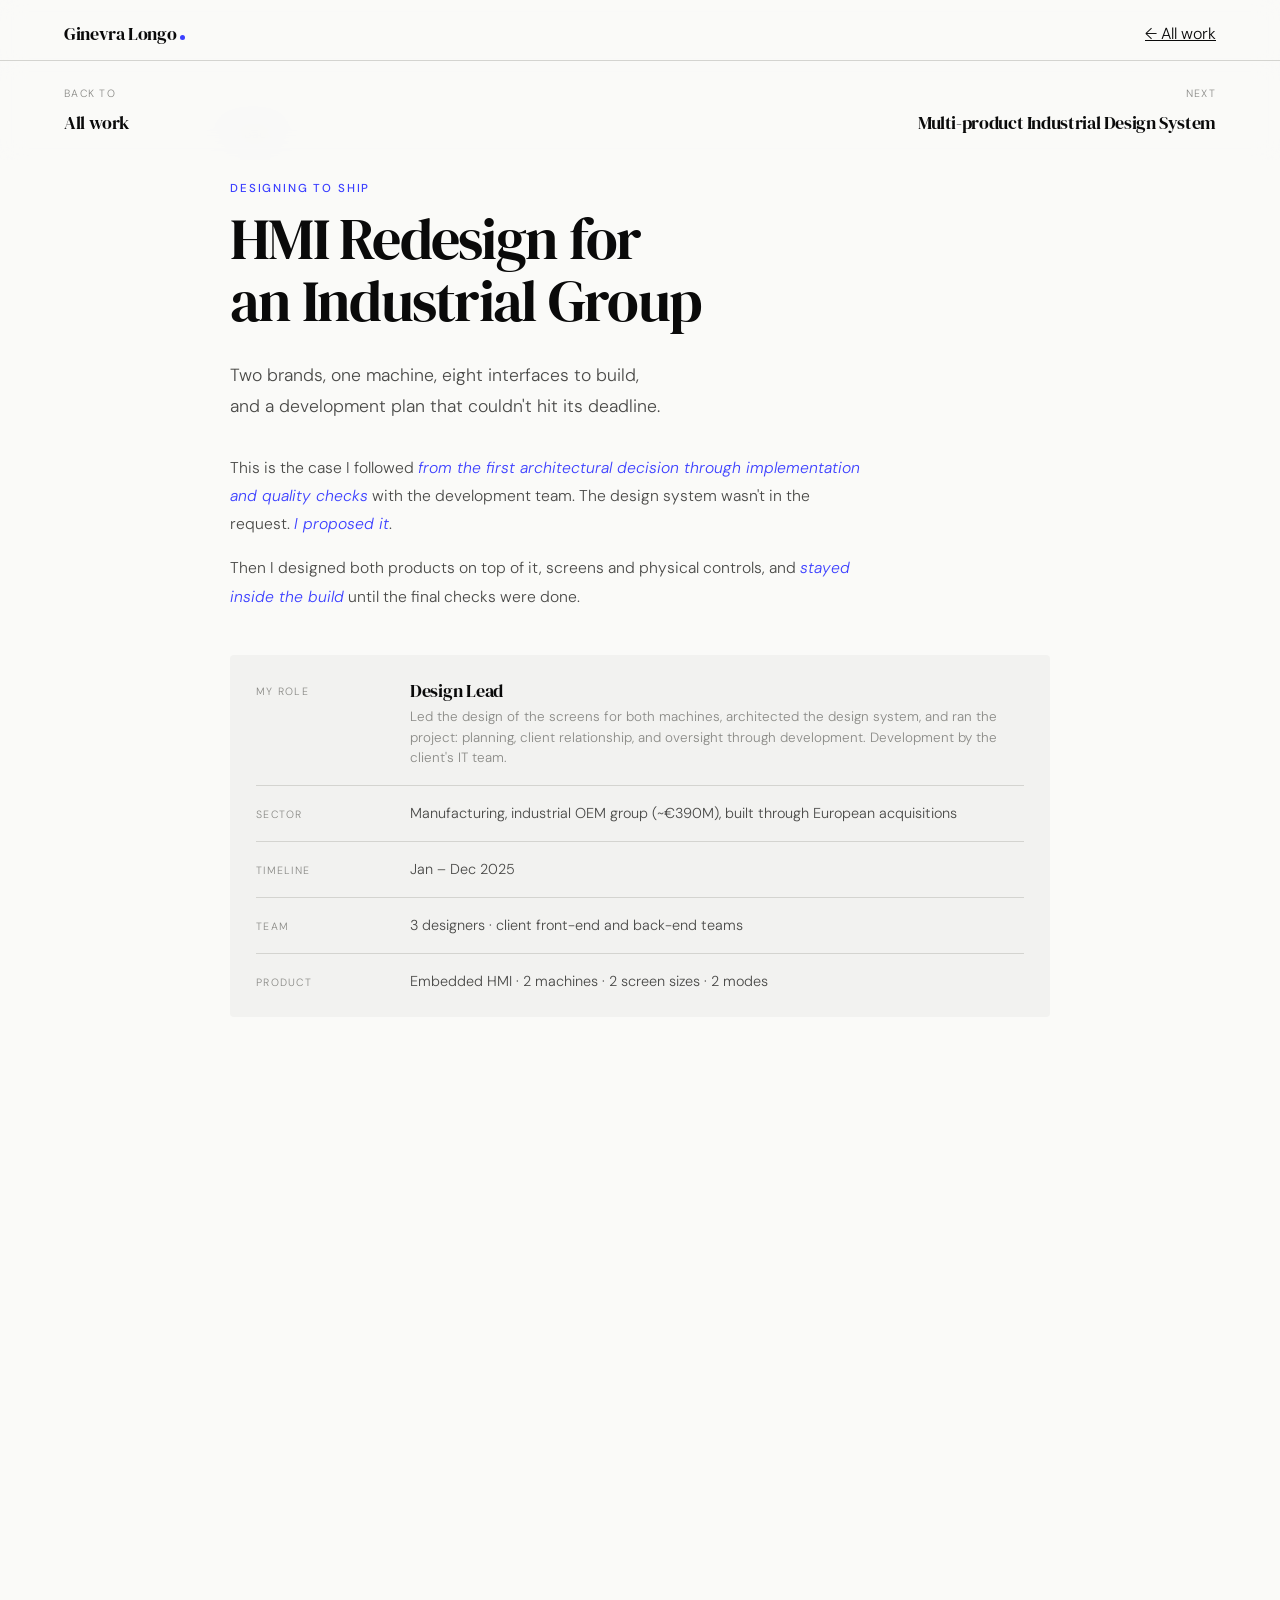
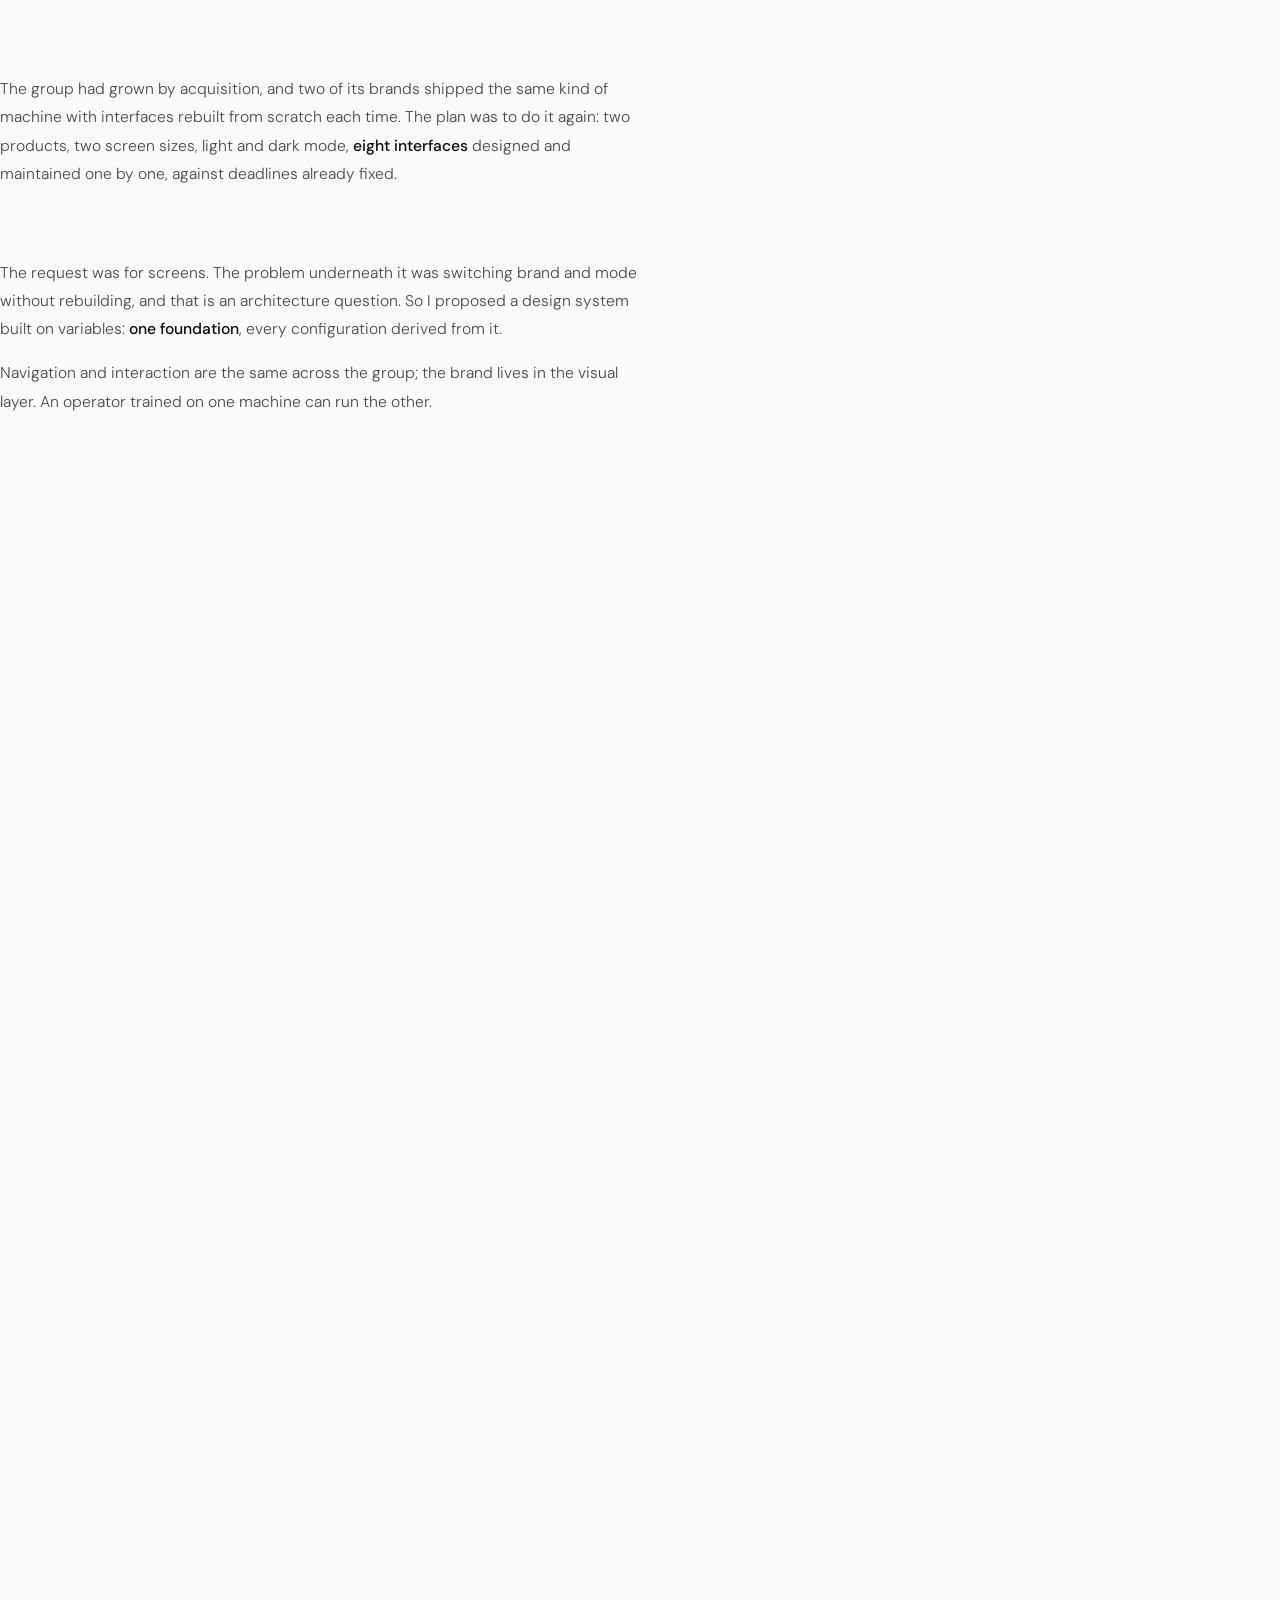
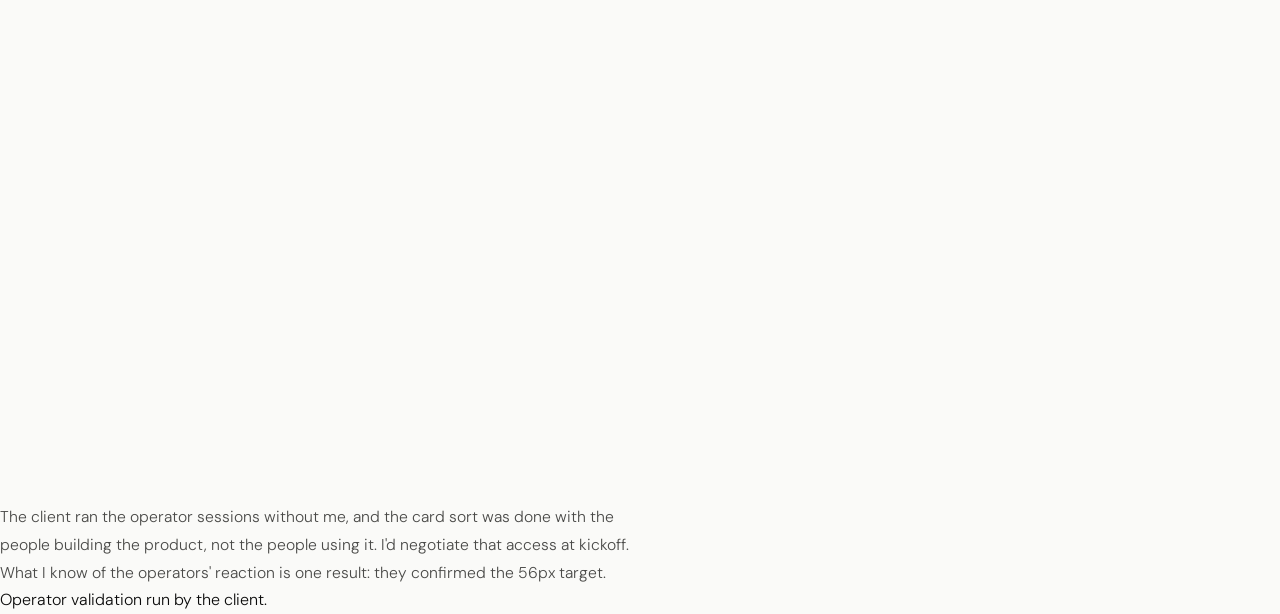
==== commit a5c604bb: "Case 01: trim closing lines, widen header spacing, drop all em dashes Removed the three closing/capt" ====
--- a/case-01.html
+++ b/case-01.html
@@ -4,7 +4,7 @@
 <meta charset="UTF-8">
 <script>document.documentElement.classList.add('js');</script>
 <meta name="viewport" content="width=device-width, initial-scale=1.0">
-<title>HMI Redesign for an Industrial Group — Ginevra Longo</title>
+<title>HMI Redesign for an Industrial Group · Ginevra Longo</title>
 <link rel="icon" href="favicon.svg" type="image/svg+xml">
 <link rel="preconnect" href="https://fonts.googleapis.com">
 <link rel="preconnect" href="https://fonts.gstatic.com" crossorigin>
@@ -20,6 +20,12 @@
      the shared styles.css — removed from here, since duplicating them page
      by page was exactly the drift this consolidation was meant to end.
      Only genuinely case-01-only rules remain below. */
+
+  /* Extra breathing room between the lede and the header body on this page
+     — shared .case-lede/.case-body carry no margin between them by default,
+     and .case-why is also used (unmodified) on case-02/case-03, so this
+     lives here rather than in the shared stylesheet. */
+  .case-why { margin-top: 32px; }
 
   /* ---- HERO: light/dark split ---- */
   .hero-split { margin: 3rem 0 0; }
@@ -146,10 +152,10 @@
 
     <p class="work-kicker">Designing to ship</p>
     <h1 class="case-title">HMI Redesign for an Industrial&nbsp;Group</h1>
-    <p class="case-lede">Two brands, one machine, eight interfaces to build — and a development plan that couldn't hit its&nbsp;deadline.</p>
+    <p class="case-lede">Two brands, one machine, eight interfaces to build, and a development plan that couldn't hit its&nbsp;deadline.</p>
 
     <div class="case-body case-why">
-      <p>This is the case I followed <em class="key">from the first architectural decision through implementation and quality checks</em> with the development team. The design system wasn't in the request — <em class="key">I proposed it</em>.</p>
+      <p>This is the case I followed <em class="key">from the first architectural decision through implementation and quality checks</em> with the development team. The design system wasn't in the request. <em class="key">I proposed it</em>.</p>
       <p>Then I designed both products on top of it, screens and physical controls, and <em class="key">stayed inside the build</em> until the final checks were done.</p>
     </div>
 
@@ -157,12 +163,12 @@
       <div class="spec-row spec-row--key">
         <dt>My role</dt>
         <dd>Design Lead
-          <small>Led the design of the screens for both machines, architected the design system, and ran the project — planning, client relationship, and oversight through development. Development by the client's IT team.</small>
+          <small>Led the design of the screens for both machines, architected the design system, and ran the project: planning, client relationship, and oversight through development. Development by the client's IT team.</small>
         </dd>
       </div>
       <div class="spec-row">
         <dt>Sector</dt>
-        <dd>Manufacturing — industrial OEM group (~€390M), built through European acquisitions</dd>
+        <dd>Manufacturing, industrial OEM group (~€390M), built through European acquisitions</dd>
       </div>
       <div class="spec-row">
         <dt>Timeline</dt>
@@ -206,11 +212,11 @@
 <section id="c1-problem">
   <div class="text">
     <div class="sec-heading reveal">
-      <h2 class="sec-label">01 — The problem</h2>
+      <h2 class="sec-label">01 · The problem</h2>
       <h3 class="sec-pretitle">Every product started from zero</h3>
     </div>
     <div class="case-body">
-      <p>The group had grown by acquisition, and two of its brands shipped the same kind of machine with interfaces rebuilt from scratch each time. The plan was to do it again: two products, two screen sizes, light and dark mode — <strong>eight interfaces</strong> designed and maintained one by one, against deadlines already fixed.</p>
+      <p>The group had grown by acquisition, and two of its brands shipped the same kind of machine with interfaces rebuilt from scratch each time. The plan was to do it again: two products, two screen sizes, light and dark mode, <strong>eight interfaces</strong> designed and maintained one by one, against deadlines already fixed.</p>
     </div>
   </div>
 </section>
@@ -219,7 +225,7 @@
 <section class="inverted" id="c1-solution">
   <div class="text">
     <div class="sec-heading reveal">
-      <h2 class="sec-label">02 — The solution</h2>
+      <h2 class="sec-label">02 · The solution</h2>
       <h3 class="sec-pretitle">The system nobody asked for</h3>
     </div>
     <div class="case-body">
@@ -280,7 +286,7 @@
         <text x="690" y="154" class="dgm-count">8</text>
         <text x="712" y="154" class="dgm-sub">configurations</text>
       </svg>
-      <figcaption>One foundation to design and maintain, every configuration derived from it — and a new brand added at any point, without redesigning the products.</figcaption>
+      <figcaption>One foundation to design and maintain, every configuration derived from it, and a new brand added at any point, without redesigning the products.</figcaption>
     </figure>
   </div>
 </section>
@@ -289,7 +295,7 @@
 <section id="c1-impact">
   <div class="text">
     <div class="sec-heading reveal">
-      <h2 class="sec-label">03 — The impact</h2>
+      <h2 class="sec-label">03 · The impact</h2>
       <h3 class="sec-pretitle">One foundation, eight configurations, deadlines met</h3>
     </div>
 
@@ -307,7 +313,7 @@
       <li class="phase">
         <span class="phase-number">03</span>
         <h4>Tokens adopted in the client's codebase</h4>
-        <p>The development team built on the same variable architecture, so a change of brand or mode is made once — in design and in code — instead of twice.</p>
+        <p>The development team built on the same variable architecture, so a change of brand or mode is made once, in design and in code, instead of twice.</p>
       </li>
     </ol>
   </div>
@@ -317,7 +323,7 @@
 <section id="c1-decisions">
   <div class="text">
     <div class="sec-heading reveal">
-      <h2 class="sec-label">04 — Inside the product · design decisions</h2>
+      <h2 class="sec-label">04 · Inside the product · design decisions</h2>
       <h3 class="sec-pretitle">Three decisions, and what each one cost</h3>
     </div>
 
@@ -327,7 +333,6 @@
         <div class="case-body">
           <h3>Physical controls and screen designed as one product</h3>
           <p>Part of the machine is operated by hand. I decided which functions stay physical, what their limits are, and how the screen shows what the operator's hands are doing.</p>
-          <p><em>Slower than designing the screen alone.</em></p>
         </div>
       </li>
 
@@ -349,7 +354,6 @@
         <div class="case-body">
           <h3>A grid the development team could scale alone</h3>
           <p>Two resolutions could have meant two sets of screens. I set up a grid engineering could adapt themselves, rebuilt the parameter list with the front-end and back-end teams in one session, and stayed through the build.</p>
-          <p><em>More of my time went into their build cost than into new screens. That's why the deadlines became reachable.</em></p>
 
           <figure class="grid-diagram reveal">
             <div class="grid-diagram__row">
@@ -380,7 +384,6 @@
                 <text x="0" y="178" class="dgm-label" fill="currentColor">DISPLAY 2 · 10″ · 8 COLUMNS</text>
               </svg>
             </div>
-            <figcaption>Same grid logic, two column counts, shown on the real screens at their true relative size and shape. The development team adapted it themselves.</figcaption>
           </figure>
         </div>
       </li>
@@ -392,7 +395,7 @@
 <section id="c1-reflect">
   <div class="text">
     <div class="sec-heading reveal">
-      <h2 class="sec-label">05 — What I'd do differently</h2>
+      <h2 class="sec-label">05 · What I'd do differently</h2>
       <h3 class="sec-pretitle">The validation happened without me</h3>
     </div>
     <div class="case-body">
